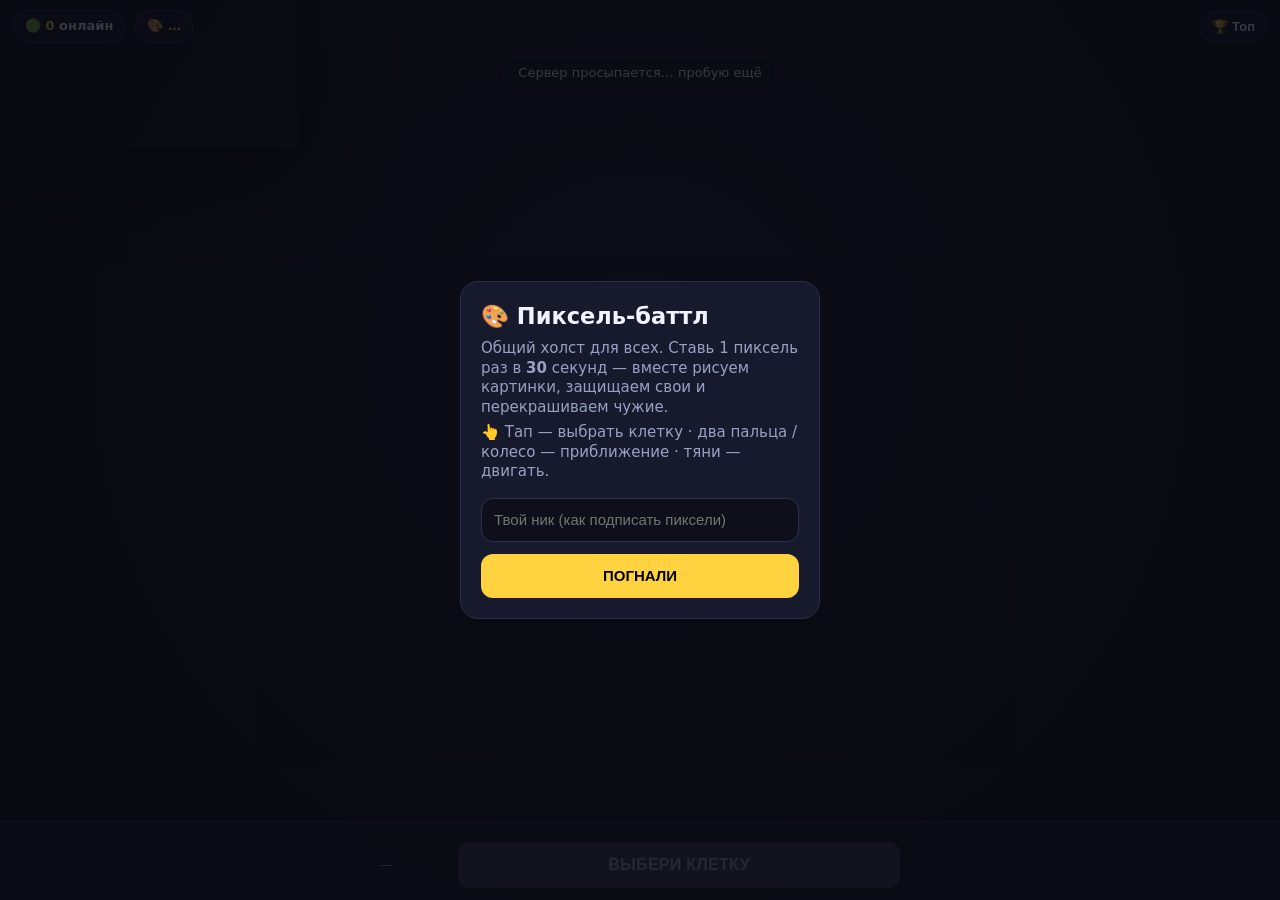
==== pixel/index.html @ 5a3d6cb9 "Пиксель-баттл: отдельная страница pixel/index.html, сервер на ПК через туннель бота (/px/*) Co-Autho" ====
<!doctype html>
<html lang="ru">
<head>
<meta charset="utf-8">
<meta name="viewport" content="width=device-width,initial-scale=1,maximum-scale=1,user-scalable=no,viewport-fit=cover">
<title>Пиксель-баттл</title>
<script src="https://telegram.org/js/telegram-web-app.js"></script>
<style>
  :root { --bg:#0e0f1a; --panel:rgba(22,24,40,.94); --line:#2c2f4a; --text:#f2f3ff; --dim:#9aa0c3; --acc:#ffd23f; }
  * { box-sizing:border-box; -webkit-tap-highlight-color:transparent; }
  html,body { margin:0; height:100%; background:var(--bg); color:var(--text); font:15px/1.3 system-ui,-apple-system,Segoe UI,Roboto,sans-serif; overflow:hidden; touch-action:none; user-select:none; }
  #view { position:fixed; inset:0; cursor:crosshair; background:
      radial-gradient(circle at 50% 40%, #1a1c33 0, var(--bg) 70%); }
  #wrap { position:absolute; left:0; top:0; transform-origin:0 0; }
  #cv { display:block; image-rendering:pixelated; image-rendering:crisp-edges; box-shadow:0 0 0 1px #000, 0 20px 80px rgba(0,0,0,.6); }
  #sel { position:absolute; left:0; top:0; width:1px; height:1px; outline:.12px solid #000; box-shadow:0 0 0 .12px #fff; pointer-events:none; display:none; }
  .top { position:fixed; left:12px; right:12px; top:calc(10px + env(safe-area-inset-top)); display:flex; gap:8px; align-items:center; pointer-events:none; }
  .chip { pointer-events:auto; background:var(--panel); border:1px solid var(--line); border-radius:999px; padding:7px 12px; font-weight:600; font-size:13px; white-space:nowrap; }
  .chip b { color:var(--acc); }
  .grow { flex:1; }
  button.chip { color:var(--text); cursor:pointer; }
  .bar { position:fixed; left:0; right:0; bottom:0; padding:10px 12px calc(12px + env(safe-area-inset-bottom)); background:var(--panel); border-top:1px solid var(--line); }
  .pal { display:grid; grid-template-columns:repeat(8,1fr); gap:6px; max-width:520px; margin:0 auto 10px; }
  .pal button { aspect-ratio:1; border-radius:9px; border:2px solid rgba(255,255,255,.12); cursor:pointer; padding:0; }
  .pal button.on { border-color:var(--acc); transform:scale(1.08); box-shadow:0 0 0 2px #000 inset; }
  .row { display:flex; gap:8px; max-width:520px; margin:0 auto; align-items:center; }
  #coord { color:var(--dim); font-size:13px; min-width:70px; }
  #put { flex:1; height:46px; border:0; border-radius:12px; background:var(--acc); color:#1a1300; font-weight:800; font-size:16px; letter-spacing:.3px; cursor:pointer; }
  #put:disabled { background:#3a3d5c; color:var(--dim); cursor:default; }
  #toast { position:fixed; left:50%; top:calc(56px + env(safe-area-inset-top)); transform:translateX(-50%); background:var(--panel); border:1px solid var(--line); padding:8px 14px; border-radius:12px; font-size:13px; opacity:0; transition:opacity .25s; pointer-events:none; max-width:88vw; text-align:center; }
  #topList { position:fixed; right:12px; top:calc(52px + env(safe-area-inset-top)); background:var(--panel); border:1px solid var(--line); border-radius:14px; padding:10px 14px; min-width:190px; display:none; }
  #topList h3 { margin:0 0 6px; font-size:14px; }
  #topList div { display:flex; justify-content:space-between; gap:12px; font-size:13px; padding:2px 0; color:var(--dim); }
  #topList div b { color:var(--text); font-weight:600; }
  #help { position:fixed; inset:0; background:rgba(8,9,16,.8); display:flex; align-items:center; justify-content:center; padding:16px; }
  #help .card { background:#171a2d; border:1px solid var(--line); border-radius:18px; padding:20px; max-width:360px; }
  #help h2 { margin:0 0 8px; } #help p { color:var(--dim); margin:6px 0; }
  #help button { margin-top:12px; width:100%; height:44px; border:0; border-radius:12px; background:var(--acc); font-weight:800; font-size:15px; cursor:pointer; }
</style>
</head>
<body>
<div id="view"><div id="wrap"><canvas id="cv"></canvas><div id="sel"></div></div></div>

<div class="top">
  <span class="chip">🟢 <b id="online">0</b> онлайн</span>
  <span class="chip">🎨 <b id="meName">…</b></span>
  <span class="grow"></span>
  <button class="chip" id="topBtn" type="button">🏆 Топ</button>
</div>
<div id="topList"></div>
<div id="toast"></div>

<div class="bar">
  <div class="pal" id="pal"></div>
  <div class="row"><span id="coord">—</span><button id="put" type="button" disabled>ВЫБЕРИ КЛЕТКУ</button></div>
</div>

<div id="help"><div class="card">
  <h2>🎨 Пиксель-баттл</h2>
  <p>Общий холст для всех. Ставь 1 пиксель раз в <b id="cdTxt">30</b> секунд — вместе рисуем картинки, защищаем свои и перекрашиваем чужие.</p>
  <p>👆 Тап — выбрать клетку · два пальца / колесо — приближение · тяни — двигать.</p>
  <input id="nameIn" maxlength="16" placeholder="Твой ник (как подписать пиксели)" style="width:100%;height:44px;margin-top:10px;border-radius:12px;border:1px solid var(--line);background:#0e0f1a;color:var(--text);padding:0 12px;font-size:15px">
  <button type="button" id="go">ПОГНАЛИ</button>
</div></div>

<script>
const $ = id => document.getElementById(id);
const tg = window.Telegram && Telegram.WebApp; if (tg) { tg.ready(); tg.expand(); try { tg.disableVerticalSwipes(); } catch (e) {} }
// Сервер отдаёт страницу сам (локально) — или страница лежит на хостинге, а адрес сервера берём из api.json (туннель меняется)
const SELF = location.pathname === '/' || location.port === '8090';
let BASE = SELF ? location.origin : '', fails = 0;
async function resolveBase() { if (SELF) return BASE;
  const j = await Promise.all(['../api.json', 'https://raw.githubusercontent.com/gaga228ir-crypto/gorod-podpischikovbn/main/api.json']
    .map(u => fetch(u + '?v=' + Date.now(), { cache: 'no-store' }).then(r => r.ok ? r.json() : null).catch(() => null)));
  const b = j.filter(x => x && x.url).sort((a, c) => (c.ts || 0) - (a.ts || 0))[0]; if (b) BASE = b.url.replace(/\/api$/, '/px'); return BASE; }
const myName = () => { try { return localStorage.getItem('pxName') || ''; } catch (e) { return ''; } };
let SIZE = 100, PAL = [], CD = 30, board, color = 3, sel = null, waitUntil = 0, ws, scale = 6, ox = 0, oy = 0;
const cv = $('cv'), ctx = cv.getContext('2d'), wrap = $('wrap'), view = $('view');

function toast(t) { const el = $('toast'); el.textContent = t; el.style.opacity = 1; clearTimeout(el._t); el._t = setTimeout(() => el.style.opacity = 0, 2500); }
function apply() { wrap.style.transform = `translate(${ox}px,${oy}px) scale(${scale})`; }
function fit() { const w = innerWidth, h = innerHeight - document.querySelector('.bar').offsetHeight - 70;
  scale = Math.max(1, Math.min(w * .94, h * .94) / SIZE); ox = (w - SIZE * scale) / 2; oy = 60 + (h - SIZE * scale) / 2; apply(); }
function draw(x, y, c) { ctx.fillStyle = PAL[c]; ctx.fillRect(x, y, 1, 1); }
function drawAll() { const img = ctx.createImageData(SIZE, SIZE);
  const rgb = PAL.map(h => [parseInt(h.slice(1, 3), 16), parseInt(h.slice(3, 5), 16), parseInt(h.slice(5, 7), 16)]);
  for (let i = 0; i < board.length; i++) { const p = rgb[board[i]] || rgb[0]; img.data.set([p[0], p[1], p[2], 255], i * 4); }
  ctx.putImageData(img, 0, 0); }
async function loadBoard() { board = new Uint8Array(await (await fetch(BASE + '/board', { cache: 'no-store' })).arrayBuffer()); drawAll(); }

function buildPalette() { const el = $('pal'); el.innerHTML = '';
  PAL.forEach((c, i) => { const b = document.createElement('button'); b.type = 'button'; b.style.background = c; b.className = i === color ? 'on' : '';
    b.onclick = () => { color = i; [...el.children].forEach((x, j) => x.className = j === i ? 'on' : ''); tick(); }; el.appendChild(b); }); }

function setSel(x, y) { sel = { x, y }; const s = $('sel'); s.style.display = 'block'; s.style.transform = `translate(${x}px,${y}px)`; $('coord').textContent = `x ${x} · y ${y}`; tick();
  fetch(`${BASE}/who?x=${x}&y=${y}`).then(r => r.json()).then(j => { if (j.name && sel && sel.x === x && sel.y === y) $('coord').textContent = `x ${x} · y ${y} · ${j.name}`; }).catch(() => {}); }

function tick() { const left = Math.ceil((waitUntil - Date.now()) / 1000), b = $('put');
  if (left > 0) { b.disabled = true; b.textContent = `⏳ ${left} С`; }
  else if (!sel) { b.disabled = true; b.textContent = 'ВЫБЕРИ КЛЕТКУ'; }
  else if (!ws || ws.readyState !== 1) { b.disabled = true; b.textContent = 'ПОДКЛЮЧАЮСЬ…'; }
  else { b.disabled = false; b.textContent = 'ПОСТАВИТЬ ПИКСЕЛЬ'; b.style.background = ''; } }
setInterval(tick, 250);

$('put').onclick = () => { if (!sel || !ws || ws.readyState !== 1) return;
  ws.send(JSON.stringify({ t: 'place', x: sel.x, y: sel.y, c: color })); waitUntil = Date.now() + CD * 1000;
  board[sel.y * SIZE + sel.x] = color; draw(sel.x, sel.y, color); try { tg && tg.HapticFeedback.impactOccurred('light'); } catch (e) {} tick(); };

function anonId() { try { let a = localStorage.getItem('pxAnon'); if (!a) { a = crypto.getRandomValues(new Uint32Array(4)).join('-'); localStorage.setItem('pxAnon', a); } return a; } catch (e) { return ''; } }
function connect() {
  ws = new WebSocket(BASE.replace(/^http/, 'ws') + '/ws');
  ws.onopen = () => { fails = 0; ws.send(JSON.stringify({ t: 'hello', initData: tg ? tg.initData : '', anon: anonId(), name: myName() })); loadBoard(); tick(); };
  ws.onmessage = e => { const d = JSON.parse(e.data);
    if (d.t === 'px') { board[d.y * SIZE + d.x] = d.c; draw(d.x, d.y, d.c); }
    else if (d.t === 'online') $('online').textContent = d.n;
    else if (d.t === 'me' && d.name) { $('meName').textContent = d.name; waitUntil = Date.now() + d.wait * 1000; tick(); }
    else if (d.t === 'me' || d.t === 'wait') { waitUntil = Date.now() + d.wait * 1000; if (d.t === 'wait' && d.wait < CD) toast('Подожди ещё ' + Math.ceil(d.wait) + ' с'); tick(); }
    else if (d.t === 'reload') loadBoard(); };
  ws.onclose = async () => { tick(); if (++fails % 3 === 0) await resolveBase(); setTimeout(connect, 2000); };
}

// --- перемещение и масштаб (мышь + пальцы) ---
const pts = new Map(); let moved = 0, pinch0 = null;
view.addEventListener('pointerdown', e => { view.setPointerCapture(e.pointerId); pts.set(e.pointerId, { x: e.clientX, y: e.clientY }); moved = 0;
  if (pts.size === 2) { const [a, b] = [...pts.values()]; pinch0 = { d: Math.hypot(a.x - b.x, a.y - b.y), s: scale, mx: (a.x + b.x) / 2, my: (a.y + b.y) / 2, ox, oy }; } });
view.addEventListener('pointermove', e => { const p = pts.get(e.pointerId); if (!p) return;
  if (pts.size === 1) { const dx = e.clientX - p.x, dy = e.clientY - p.y; moved += Math.abs(dx) + Math.abs(dy); ox += dx; oy += dy; apply(); }
  p.x = e.clientX; p.y = e.clientY;
  if (pts.size === 2 && pinch0) { const [a, b] = [...pts.values()]; const k = Math.hypot(a.x - b.x, a.y - b.y) / pinch0.d; moved = 99;
    zoomAt(pinch0.mx, pinch0.my, Math.min(60, Math.max(1, pinch0.s * k)), pinch0); } });
function endPtr(e) { if (!pts.has(e.pointerId)) return; pts.delete(e.pointerId); if (pts.size < 2) pinch0 = null;
  if (e.type === 'pointerup' && pts.size === 0 && moved < 8) { const x = Math.floor((e.clientX - ox) / scale), y = Math.floor((e.clientY - oy) / scale);
    if (x >= 0 && y >= 0 && x < SIZE && y < SIZE) { setSel(x, y); if (scale < 8) zoomAt(e.clientX, e.clientY, 10); } } }
view.addEventListener('pointerup', endPtr); view.addEventListener('pointercancel', endPtr);
view.addEventListener('wheel', e => { e.preventDefault(); zoomAt(e.clientX, e.clientY, Math.min(60, Math.max(1, scale * (e.deltaY < 0 ? 1.15 : 1 / 1.15)))); }, { passive: false });
function zoomAt(mx, my, ns, from) { const s0 = from ? from.s : scale, ox0 = from ? from.ox : ox, oy0 = from ? from.oy : oy;
  const wx = (mx - ox0) / s0, wy = (my - oy0) / s0; scale = ns; ox = mx - wx * ns; oy = my - wy * ns; apply(); }

$('topBtn').onclick = async () => { const el = $('topList'); if (el.style.display === 'block') { el.style.display = 'none'; return; }
  const t = await (await fetch(BASE + '/top')).json().catch(() => []);
  el.innerHTML = '<h3>🏆 Больше всех пикселей</h3>' + (t.length ? t.map((r, i) => `<div><b>${i + 1}. ${r.name.replace(/[<>&]/g, '')}</b><span>${r.n}</span></div>`).join('') : '<div>пока пусто — будь первым</div>');
  el.style.display = 'block'; };
if (tg && tg.initData) $('nameIn').style.display = 'none'; else $('nameIn').value = myName();
$('go').onclick = () => { const n = $('nameIn').value.trim(); if (!(tg && tg.initData) && n.length < 2) { $('nameIn').focus(); $('nameIn').placeholder = 'Напиши ник — от 2 букв'; return; }
  $('help').style.display = 'none'; try { localStorage.setItem('pxHelp', 1); if (n) localStorage.setItem('pxName', n); } catch (e) {}
  if (ws && ws.readyState === 1) ws.send(JSON.stringify({ t: 'hello', initData: tg ? tg.initData : '', anon: anonId(), name: myName() })); };
try { if (localStorage.getItem('pxHelp') && (myName() || (tg && tg.initData))) $('help').style.display = 'none'; } catch (e) {}

(async () => { await resolveBase(); let info;
  for (;;) { try { info = await (await fetch(BASE + '/info', { cache: 'no-store' })).json(); break; } catch (e) { toast('Сервер просыпается… пробую ещё'); await new Promise(r => setTimeout(r, 4000)); await resolveBase(); } } SIZE = info.size; PAL = info.palette; CD = info.cooldown; $('cdTxt').textContent = CD;
  cv.width = cv.height = SIZE; $('cv').style.width = $('cv').style.height = SIZE + 'px'; buildPalette(); fit(); await loadBoard(); connect(); })();
addEventListener('resize', fit);
</script>
</body>
</html>
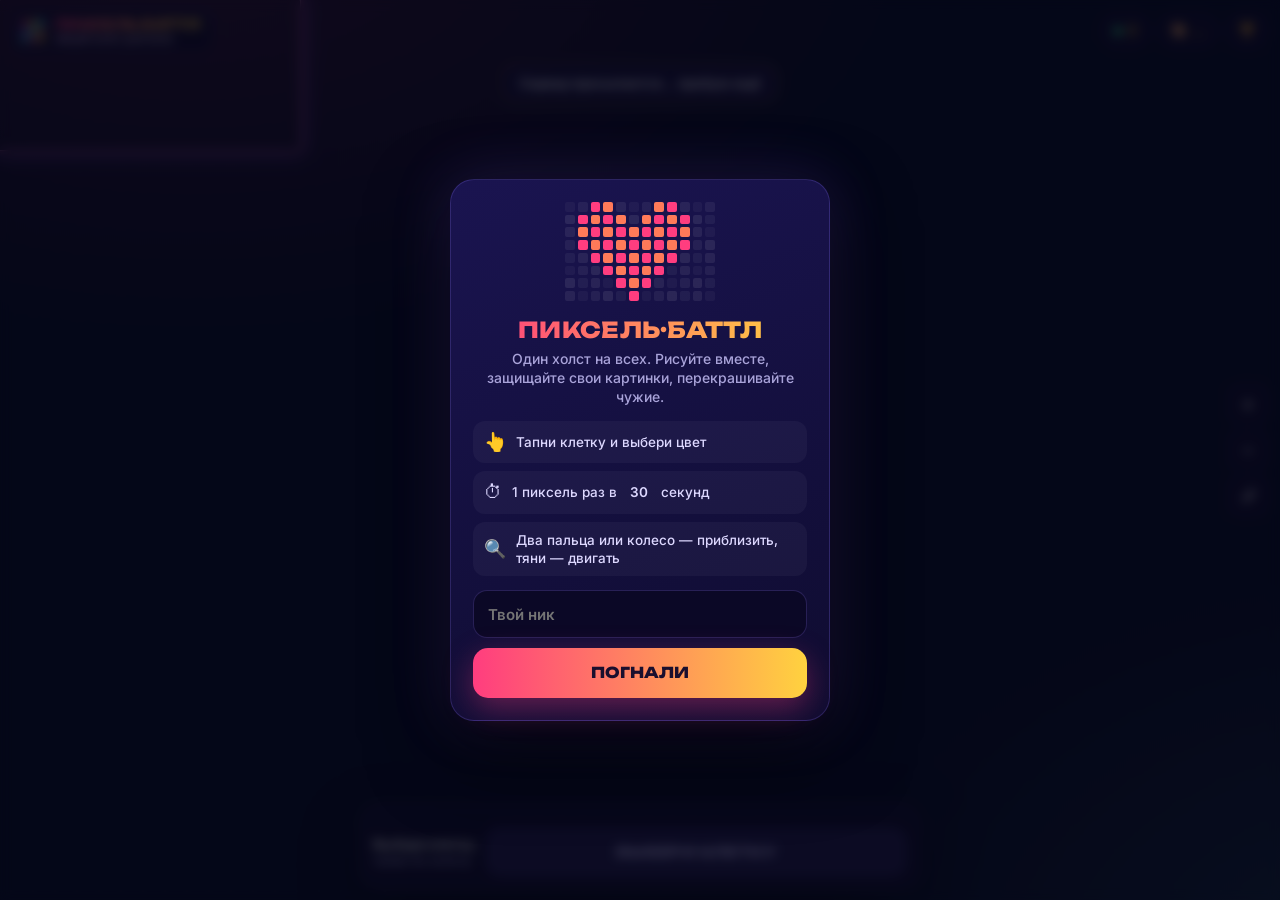
==== commit 283b34de: "Пиксель-баттл: новый неоновый дизайн (логотип, рамка, сетка, зум-кнопки, прогресс ожидания, топ, экр" ====
--- a/pixel/index.html
+++ b/pixel/index.html
@@ -3,69 +3,138 @@
 <head>
 <meta charset="utf-8">
 <meta name="viewport" content="width=device-width,initial-scale=1,maximum-scale=1,user-scalable=no,viewport-fit=cover">
+<meta name="theme-color" content="#070b24">
 <title>Пиксель-баттл</title>
+<link href="../fonts/fonts.css" rel="stylesheet">
 <script src="https://telegram.org/js/telegram-web-app.js"></script>
 <style>
-  :root { --bg:#0e0f1a; --panel:rgba(22,24,40,.94); --line:#2c2f4a; --text:#f2f3ff; --dim:#9aa0c3; --acc:#ffd23f; }
+  :root { --bg:#070b24; --bg2:#0d1236; --panel:rgba(16,12,46,.82); --line:rgba(140,120,255,.22); --text:#fff; --dim:#a9a3d9;
+          --pink:#ff3d7f; --gold:#ffd23f; --cyan:#5ef2ff; --violet:#8b5cff; }
   * { box-sizing:border-box; -webkit-tap-highlight-color:transparent; }
-  html,body { margin:0; height:100%; background:var(--bg); color:var(--text); font:15px/1.3 system-ui,-apple-system,Segoe UI,Roboto,sans-serif; overflow:hidden; touch-action:none; user-select:none; }
-  #view { position:fixed; inset:0; cursor:crosshair; background:
-      radial-gradient(circle at 50% 40%, #1a1c33 0, var(--bg) 70%); }
+  html,body { margin:0; height:100%; background:var(--bg); color:var(--text); font:500 15px/1.35 Inter,system-ui,-apple-system,Segoe UI,Roboto,sans-serif; overflow:hidden; touch-action:none; user-select:none; }
+  button { font:inherit; color:inherit; }
+  .brand { font-family:Unbounded,Inter,sans-serif; font-weight:800; letter-spacing:.3px; }
+
+  /* фон: мягкое свечение + точечная сетка */
+  #view { position:fixed; inset:0; cursor:crosshair; overflow:hidden;
+    background: radial-gradient(1200px 700px at 15% -10%, rgba(255,61,127,.18), transparent 60%),
+                radial-gradient(1000px 700px at 110% 110%, rgba(94,242,255,.14), transparent 60%),
+                radial-gradient(rgba(255,255,255,.06) 1px, transparent 1.4px) 0 0/22px 22px, var(--bg); }
   #wrap { position:absolute; left:0; top:0; transform-origin:0 0; }
-  #cv { display:block; image-rendering:pixelated; image-rendering:crisp-edges; box-shadow:0 0 0 1px #000, 0 20px 80px rgba(0,0,0,.6); }
-  #sel { position:absolute; left:0; top:0; width:1px; height:1px; outline:.12px solid #000; box-shadow:0 0 0 .12px #fff; pointer-events:none; display:none; }
-  .top { position:fixed; left:12px; right:12px; top:calc(10px + env(safe-area-inset-top)); display:flex; gap:8px; align-items:center; pointer-events:none; }
-  .chip { pointer-events:auto; background:var(--panel); border:1px solid var(--line); border-radius:999px; padding:7px 12px; font-weight:600; font-size:13px; white-space:nowrap; }
-  .chip b { color:var(--acc); }
+  #cv { display:block; image-rendering:pixelated; image-rendering:crisp-edges; border-radius:.6px;
+    box-shadow:0 0 0 .6px rgba(255,255,255,.35), 0 0 6px 1px rgba(255,61,127,.55), 0 0 18px 4px rgba(139,92,255,.35); }
+  #grid { position:fixed; inset:0; pointer-events:none; }
+  #sel { position:absolute; left:0; top:0; width:1px; height:1px; pointer-events:none; display:none; }
+  #sel i { position:absolute; inset:0; opacity:.85; }
+  #sel b { position:absolute; inset:-.14px; border:.12px solid #fff; box-shadow:0 0 0 .08px #000, 0 0 .5px .1px var(--gold); animation:pulse 1.1s ease-in-out infinite; }
+  @keyframes pulse { 50% { inset:-.24px; border-color:var(--gold); } }
+
+  /* верх */
+  .top { position:fixed; left:12px; right:12px; top:calc(10px + env(safe-area-inset-top)); display:flex; gap:8px; align-items:center; pointer-events:none; z-index:3; }
+  .logo { pointer-events:auto; display:flex; align-items:center; gap:8px; padding:6px 12px 6px 6px; border-radius:14px; background:var(--panel); border:1px solid var(--line); backdrop-filter:blur(10px); -webkit-backdrop-filter:blur(10px); }
+  .logo .ic { width:28px; height:28px; border-radius:8px; display:grid; grid-template-columns:repeat(3,1fr); gap:2px; padding:3px; background:#120d33; }
+  .logo .ic i { border-radius:2px; }
+  .logo .t { font-size:13px; line-height:1; background:linear-gradient(90deg,var(--pink),var(--gold)); -webkit-background-clip:text; background-clip:text; color:transparent; }
+  .logo .t small { display:block; font-family:Inter,sans-serif; font-weight:600; font-size:10.5px; color:var(--dim); -webkit-text-fill-color:var(--dim); margin-top:3px; letter-spacing:.2px; }
+  .chip { pointer-events:auto; display:inline-flex; align-items:center; gap:6px; background:var(--panel); border:1px solid var(--line); border-radius:999px; padding:7px 12px; font-weight:600; font-size:13px; white-space:nowrap; backdrop-filter:blur(10px); -webkit-backdrop-filter:blur(10px); }
+  .chip b { color:var(--gold); }
+  .dot { width:8px; height:8px; border-radius:50%; background:#3dff8e; box-shadow:0 0 0 0 rgba(61,255,142,.6); animation:live 1.8s infinite; }
+  @keyframes live { 70% { box-shadow:0 0 0 7px rgba(61,255,142,0); } 100% { box-shadow:0 0 0 0 rgba(61,255,142,0); } }
   .grow { flex:1; }
-  button.chip { color:var(--text); cursor:pointer; }
-  .bar { position:fixed; left:0; right:0; bottom:0; padding:10px 12px calc(12px + env(safe-area-inset-bottom)); background:var(--panel); border-top:1px solid var(--line); }
-  .pal { display:grid; grid-template-columns:repeat(8,1fr); gap:6px; max-width:520px; margin:0 auto 10px; }
-  .pal button { aspect-ratio:1; border-radius:9px; border:2px solid rgba(255,255,255,.12); cursor:pointer; padding:0; }
-  .pal button.on { border-color:var(--acc); transform:scale(1.08); box-shadow:0 0 0 2px #000 inset; }
-  .row { display:flex; gap:8px; max-width:520px; margin:0 auto; align-items:center; }
-  #coord { color:var(--dim); font-size:13px; min-width:70px; }
-  #put { flex:1; height:46px; border:0; border-radius:12px; background:var(--acc); color:#1a1300; font-weight:800; font-size:16px; letter-spacing:.3px; cursor:pointer; }
-  #put:disabled { background:#3a3d5c; color:var(--dim); cursor:default; }
-  #toast { position:fixed; left:50%; top:calc(56px + env(safe-area-inset-top)); transform:translateX(-50%); background:var(--panel); border:1px solid var(--line); padding:8px 14px; border-radius:12px; font-size:13px; opacity:0; transition:opacity .25s; pointer-events:none; max-width:88vw; text-align:center; }
-  #topList { position:fixed; right:12px; top:calc(52px + env(safe-area-inset-top)); background:var(--panel); border:1px solid var(--line); border-radius:14px; padding:10px 14px; min-width:190px; display:none; }
-  #topList h3 { margin:0 0 6px; font-size:14px; }
-  #topList div { display:flex; justify-content:space-between; gap:12px; font-size:13px; padding:2px 0; color:var(--dim); }
-  #topList div b { color:var(--text); font-weight:600; }
-  #help { position:fixed; inset:0; background:rgba(8,9,16,.8); display:flex; align-items:center; justify-content:center; padding:16px; }
-  #help .card { background:#171a2d; border:1px solid var(--line); border-radius:18px; padding:20px; max-width:360px; }
-  #help h2 { margin:0 0 8px; } #help p { color:var(--dim); margin:6px 0; }
-  #help button { margin-top:12px; width:100%; height:44px; border:0; border-radius:12px; background:var(--acc); font-weight:800; font-size:15px; cursor:pointer; }
+  button.chip { cursor:pointer; } button.chip:hover { border-color:rgba(255,210,63,.55); }
+  #meChip { max-width:34vw; overflow:hidden; text-overflow:ellipsis; }
+
+  /* зум */
+  .zoom { position:fixed; right:12px; top:50%; transform:translateY(-50%); display:flex; flex-direction:column; gap:6px; z-index:3; }
+  .zoom button { width:40px; height:40px; border-radius:12px; border:1px solid var(--line); background:var(--panel); font-size:18px; font-weight:700; cursor:pointer; backdrop-filter:blur(10px); -webkit-backdrop-filter:blur(10px); }
+  .zoom button:hover { border-color:var(--cyan); }
+
+  /* низ */
+  .bar { position:fixed; left:50%; transform:translateX(-50%); bottom:calc(10px + env(safe-area-inset-bottom)); width:min(560px, calc(100vw - 20px)); padding:12px; border-radius:22px;
+    background:var(--panel); border:1px solid var(--line); backdrop-filter:blur(14px); -webkit-backdrop-filter:blur(14px); box-shadow:0 20px 60px rgba(0,0,0,.45); z-index:3; }
+  .pal { display:grid; grid-template-columns:repeat(8,1fr); gap:7px; margin-bottom:10px; }
+  @media (min-width:700px) { .pal { grid-template-columns:repeat(16,1fr); gap:6px; } }
+  .pal button { aspect-ratio:1; border-radius:10px; border:0; cursor:pointer; padding:0; position:relative; box-shadow:inset 0 0 0 1px rgba(255,255,255,.14), inset 0 -3px 0 rgba(0,0,0,.18); transition:transform .12s; }
+  .pal button:hover { transform:translateY(-2px); }
+  .pal button.on { transform:translateY(-3px) scale(1.06); box-shadow:0 0 0 2px var(--bg2), 0 0 0 4px var(--gold), 0 6px 16px rgba(255,210,63,.35); }
+  .row { display:flex; gap:10px; align-items:center; }
+  .info { min-width:0; flex:0 1 auto; font-size:12.5px; color:var(--dim); line-height:1.25; }
+  .info b { display:block; color:var(--text); font-size:13.5px; }
+  .info span { display:block; max-width:150px; overflow:hidden; text-overflow:ellipsis; white-space:nowrap; }
+  #put { position:relative; overflow:hidden; flex:1; height:50px; border:0; border-radius:15px; cursor:pointer;
+    background:linear-gradient(90deg,var(--pink),#ff7a59 55%,var(--gold)); color:#1a0f2e; font-family:Unbounded,Inter,sans-serif; font-weight:800; font-size:14px; letter-spacing:.4px;
+    box-shadow:0 8px 24px rgba(255,61,127,.35); transition:transform .1s, box-shadow .2s; }
+  #put:active:not(:disabled) { transform:scale(.98); }
+  #put:disabled { background:#211b4d; color:var(--dim); box-shadow:none; cursor:default; }
+  #put .fill { position:absolute; left:0; top:0; bottom:0; background:linear-gradient(90deg,rgba(255,61,127,.35),rgba(255,210,63,.35)); width:0; transition:width .25s linear; }
+  #put .lbl { position:relative; }
+  #put .sw { display:inline-block; width:14px; height:14px; border-radius:4px; vertical-align:-2px; margin-right:8px; box-shadow:0 0 0 2px rgba(26,15,46,.6); }
+
+  /* всплывашки, топ, приветствие */
+  #toast { position:fixed; left:50%; top:calc(64px + env(safe-area-inset-top)); transform:translate(-50%,-8px); background:rgba(20,14,58,.96); border:1px solid rgba(255,210,63,.5); padding:9px 16px; border-radius:14px; font-size:13.5px; font-weight:600; opacity:0; transition:.25s; pointer-events:none; max-width:88vw; text-align:center; z-index:5; }
+  #toast.show { opacity:1; transform:translate(-50%,0); }
+  #topList { position:fixed; right:12px; top:calc(58px + env(safe-area-inset-top)); width:min(280px, calc(100vw - 24px)); background:rgba(16,12,46,.95); border:1px solid var(--line); border-radius:18px; padding:14px; display:none; z-index:4; box-shadow:0 20px 60px rgba(0,0,0,.5); }
+  #topList h3 { margin:0 0 10px; font-size:13px; }
+  #topList .r { display:flex; align-items:center; gap:10px; padding:7px 8px; border-radius:10px; font-size:13.5px; }
+  #topList .r:nth-child(odd) { background:rgba(255,255,255,.04); }
+  #topList .r .m { width:22px; text-align:center; }
+  #topList .r b { flex:1; font-weight:600; overflow:hidden; text-overflow:ellipsis; white-space:nowrap; }
+  #topList .r span { color:var(--gold); font-weight:700; }
+  #help { position:fixed; inset:0; background:rgba(5,6,20,.72); backdrop-filter:blur(6px); -webkit-backdrop-filter:blur(6px); display:flex; align-items:center; justify-content:center; padding:16px; z-index:6; }
+  #help .card { position:relative; background:linear-gradient(160deg,#1a1450,#0f0c30); border:1px solid var(--line); border-radius:24px; padding:22px; max-width:380px; width:100%; box-shadow:0 30px 80px rgba(0,0,0,.6), 0 0 60px rgba(139,92,255,.2); }
+  .art { display:grid; grid-template-columns:repeat(12,1fr); gap:3px; width:150px; margin:0 auto 14px; }
+  .art i { aspect-ratio:1; border-radius:2px; animation:pop .5s backwards; }
+  @keyframes pop { from { transform:scale(0); } }
+  #help h2 { margin:0 0 6px; text-align:center; font-size:22px; background:linear-gradient(90deg,var(--pink),var(--gold)); -webkit-background-clip:text; background-clip:text; color:transparent; }
+  #help .sub { text-align:center; color:var(--dim); margin:0 0 14px; font-size:14px; }
+  .steps { display:grid; gap:8px; margin-bottom:14px; }
+  .steps div { display:flex; gap:10px; align-items:center; font-size:13.5px; color:#ddd8ff; background:rgba(255,255,255,.04); border-radius:12px; padding:9px 11px; }
+  .steps div em { font-style:normal; font-size:18px; }
+  #nameIn { width:100%; height:48px; border-radius:14px; border:1px solid var(--line); background:#0b0826; color:var(--text); padding:0 14px; font:600 15px Inter,sans-serif; outline:none; }
+  #nameIn:focus { border-color:var(--pink); box-shadow:0 0 0 3px rgba(255,61,127,.25); }
+  #go { margin-top:10px; width:100%; height:50px; border:0; border-radius:15px; background:linear-gradient(90deg,var(--pink),var(--gold)); color:#1a0f2e; font-family:Unbounded,Inter,sans-serif; font-weight:800; font-size:15px; cursor:pointer; box-shadow:0 10px 30px rgba(255,61,127,.35); }
+  .ping { position:absolute; width:1px; height:1px; pointer-events:none; border:.15px solid #fff; border-radius:.1px; animation:ping .6s ease-out forwards; }
+  @keyframes ping { to { transform:scale(4); opacity:0; } }
+  @media (max-width:420px) { .logo .t { font-size:11.5px; } .logo .t small { display:none; } #put { font-size:12.5px; } }
 </style>
 </head>
 <body>
-<div id="view"><div id="wrap"><canvas id="cv"></canvas><div id="sel"></div></div></div>
+<div id="view"><div id="wrap"><canvas id="cv"></canvas><div id="sel"><i></i><b></b></div></div></div>
+<canvas id="grid"></canvas>
 
 <div class="top">
-  <span class="chip">🟢 <b id="online">0</b> онлайн</span>
-  <span class="chip">🎨 <b id="meName">…</b></span>
+  <div class="logo"><div class="ic" id="logoIc"></div><div class="t brand">ПИКСЕЛЬ·БАТТЛ<small>общий холст для всех</small></div></div>
   <span class="grow"></span>
-  <button class="chip" id="topBtn" type="button">🏆 Топ</button>
+  <span class="chip"><span class="dot"></span><b id="online">0</b></span>
+  <button class="chip" id="meChip" type="button" title="Сменить ник">🎨 <b id="meName">…</b></button>
+  <button class="chip" id="topBtn" type="button">🏆</button>
 </div>
+<div class="zoom"><button type="button" id="zIn" aria-label="Приблизить">+</button><button type="button" id="zOut" aria-label="Отдалить">−</button><button type="button" id="zFit" aria-label="Весь холст">⤢</button></div>
 <div id="topList"></div>
 <div id="toast"></div>
 
 <div class="bar">
   <div class="pal" id="pal"></div>
-  <div class="row"><span id="coord">—</span><button id="put" type="button" disabled>ВЫБЕРИ КЛЕТКУ</button></div>
+  <div class="row"><div class="info" id="coord"><b>Выбери клетку</b><span>тапни по холсту</span></div>
+    <button id="put" type="button" disabled><span class="fill" id="fill"></span><span class="lbl" id="putL">ВЫБЕРИ КЛЕТКУ</span></button></div>
 </div>
 
 <div id="help"><div class="card">
-  <h2>🎨 Пиксель-баттл</h2>
-  <p>Общий холст для всех. Ставь 1 пиксель раз в <b id="cdTxt">30</b> секунд — вместе рисуем картинки, защищаем свои и перекрашиваем чужие.</p>
-  <p>👆 Тап — выбрать клетку · два пальца / колесо — приближение · тяни — двигать.</p>
-  <input id="nameIn" maxlength="16" placeholder="Твой ник (как подписать пиксели)" style="width:100%;height:44px;margin-top:10px;border-radius:12px;border:1px solid var(--line);background:#0e0f1a;color:var(--text);padding:0 12px;font-size:15px">
+  <div class="art" id="art"></div>
+  <h2 class="brand">ПИКСЕЛЬ·БАТТЛ</h2>
+  <p class="sub">Один холст на всех. Рисуйте вместе, защищайте свои картинки, перекрашивайте чужие.</p>
+  <div class="steps">
+    <div><em>👆</em>Тапни клетку и выбери цвет</div>
+    <div><em>⏱</em>1 пиксель раз в <b id="cdTxt">&nbsp;30&nbsp;</b> секунд</div>
+    <div><em>🔍</em>Два пальца или колесо — приблизить, тяни — двигать</div>
+  </div>
+  <input id="nameIn" maxlength="16" placeholder="Твой ник" autocomplete="off">
   <button type="button" id="go">ПОГНАЛИ</button>
 </div></div>
 
 <script>
 const $ = id => document.getElementById(id);
-const tg = window.Telegram && Telegram.WebApp; if (tg) { tg.ready(); tg.expand(); try { tg.disableVerticalSwipes(); } catch (e) {} }
+const tg = window.Telegram && Telegram.WebApp; if (tg) { tg.ready(); tg.expand(); try { tg.disableVerticalSwipes(); tg.setHeaderColor('#070b24'); tg.setBackgroundColor('#070b24'); } catch (e) {} }
 // Сервер отдаёт страницу сам (локально) — или страница лежит на хостинге, а адрес сервера берём из api.json (туннель меняется)
 const SELF = location.pathname === '/' || location.port === '8090';
 let BASE = SELF ? location.origin : '', fails = 0;
@@ -75,53 +144,90 @@
   const b = j.filter(x => x && x.url).sort((a, c) => (c.ts || 0) - (a.ts || 0))[0]; if (b) BASE = b.url.replace(/\/api$/, '/px'); return BASE; }
 const myName = () => { try { return localStorage.getItem('pxName') || ''; } catch (e) { return ''; } };
 let SIZE = 100, PAL = [], CD = 30, board, color = 3, sel = null, waitUntil = 0, ws, scale = 6, ox = 0, oy = 0;
-const cv = $('cv'), ctx = cv.getContext('2d'), wrap = $('wrap'), view = $('view');
-
-function toast(t) { const el = $('toast'); el.textContent = t; el.style.opacity = 1; clearTimeout(el._t); el._t = setTimeout(() => el.style.opacity = 0, 2500); }
-function apply() { wrap.style.transform = `translate(${ox}px,${oy}px) scale(${scale})`; }
-function fit() { const w = innerWidth, h = innerHeight - document.querySelector('.bar').offsetHeight - 70;
-  scale = Math.max(1, Math.min(w * .94, h * .94) / SIZE); ox = (w - SIZE * scale) / 2; oy = 60 + (h - SIZE * scale) / 2; apply(); }
+const cv = $('cv'), ctx = cv.getContext('2d'), wrap = $('wrap'), view = $('view'), gcv = $('grid'), gctx = gcv.getContext('2d');
+const DEMO = ['#ff3d7f', '#ffd23f', '#5ef2ff', '#8b5cff', '#3dff8e', '#ff7a59'];
+
+// украшения: значок в логотипе и пиксель-арт в приветствии
+$('logoIc').innerHTML = [0, 1, 2, 3, 4, 5, 2, 0, 1].map(i => `<i style="background:${DEMO[i]}"></i>`).join('');
+const HEART = ['011000110', '111101111', '111111111', '111111111', '011111110', '001111100', '000111000', '000010000'];
+$('art').innerHTML = Array.from({ length: 96 }, (_, i) => { const r = Math.floor(i / 12), c = i % 12 - 1.5, on = HEART[r] && HEART[r][Math.round(c)] === '1';
+  return `<i style="background:${on ? DEMO[(r + Math.round(c)) % 2 ? 0 : 5] : 'rgba(255,255,255,' + (0.04 + ((i * 7) % 5) * .012) + ')'};animation-delay:${(r * 12 + i % 12) * 8}ms"></i>`; }).join('');
+
+function toast(t) { const el = $('toast'); el.textContent = t; el.classList.add('show'); clearTimeout(el._t); el._t = setTimeout(() => el.classList.remove('show'), 2400); }
+function apply() { wrap.style.transform = `translate(${ox}px,${oy}px) scale(${scale})`; drawGrid(); }
+function drawGrid() { const d = devicePixelRatio || 1, w = innerWidth, h = innerHeight;
+  if (gcv.width !== w * d || gcv.height !== h * d) { gcv.width = w * d; gcv.height = h * d; gcv.style.width = w + 'px'; gcv.style.height = h + 'px'; }
+  gctx.setTransform(d, 0, 0, d, 0, 0); gctx.clearRect(0, 0, w, h); if (scale < 6) return;
+  const a = Math.min(.22, (scale - 6) / 40 + .06); gctx.strokeStyle = `rgba(20,16,60,${a})`; gctx.lineWidth = 1; gctx.beginPath();
+  const x0 = Math.max(0, Math.floor(-ox / scale)), x1 = Math.min(SIZE, Math.ceil((w - ox) / scale)), y0 = Math.max(0, Math.floor(-oy / scale)), y1 = Math.min(SIZE, Math.ceil((h - oy) / scale));
+  for (let x = x0; x <= x1; x++) { const px = Math.round(ox + x * scale) + .5; gctx.moveTo(px, oy + y0 * scale); gctx.lineTo(px, oy + y1 * scale); }
+  for (let y = y0; y <= y1; y++) { const py = Math.round(oy + y * scale) + .5; gctx.moveTo(ox + x0 * scale, py); gctx.lineTo(ox + x1 * scale, py); }
+  gctx.stroke(); }
+const barH = () => document.querySelector('.bar').offsetHeight + 20;
+function fit() { const w = innerWidth, top = 64, h = innerHeight - barH() - top;
+  scale = Math.max(1, Math.min(w * .92, h * .94) / SIZE); ox = (w - SIZE * scale) / 2; oy = top + (h - SIZE * scale) / 2; apply(); }
 function draw(x, y, c) { ctx.fillStyle = PAL[c]; ctx.fillRect(x, y, 1, 1); }
 function drawAll() { const img = ctx.createImageData(SIZE, SIZE);
   const rgb = PAL.map(h => [parseInt(h.slice(1, 3), 16), parseInt(h.slice(3, 5), 16), parseInt(h.slice(5, 7), 16)]);
   for (let i = 0; i < board.length; i++) { const p = rgb[board[i]] || rgb[0]; img.data.set([p[0], p[1], p[2], 255], i * 4); }
   ctx.putImageData(img, 0, 0); }
 async function loadBoard() { board = new Uint8Array(await (await fetch(BASE + '/board', { cache: 'no-store' })).arrayBuffer()); drawAll(); }
+function ping(x, y) { const p = document.createElement('div'); p.className = 'ping'; p.style.left = x + 'px'; p.style.top = y + 'px'; wrap.appendChild(p); setTimeout(() => p.remove(), 700); }
 
 function buildPalette() { const el = $('pal'); el.innerHTML = '';
-  PAL.forEach((c, i) => { const b = document.createElement('button'); b.type = 'button'; b.style.background = c; b.className = i === color ? 'on' : '';
-    b.onclick = () => { color = i; [...el.children].forEach((x, j) => x.className = j === i ? 'on' : ''); tick(); }; el.appendChild(b); }); }
-
-function setSel(x, y) { sel = { x, y }; const s = $('sel'); s.style.display = 'block'; s.style.transform = `translate(${x}px,${y}px)`; $('coord').textContent = `x ${x} · y ${y}`; tick();
-  fetch(`${BASE}/who?x=${x}&y=${y}`).then(r => r.json()).then(j => { if (j.name && sel && sel.x === x && sel.y === y) $('coord').textContent = `x ${x} · y ${y} · ${j.name}`; }).catch(() => {}); }
-
-function tick() { const left = Math.ceil((waitUntil - Date.now()) / 1000), b = $('put');
-  if (left > 0) { b.disabled = true; b.textContent = `⏳ ${left} С`; }
-  else if (!sel) { b.disabled = true; b.textContent = 'ВЫБЕРИ КЛЕТКУ'; }
-  else if (!ws || ws.readyState !== 1) { b.disabled = true; b.textContent = 'ПОДКЛЮЧАЮСЬ…'; }
-  else { b.disabled = false; b.textContent = 'ПОСТАВИТЬ ПИКСЕЛЬ'; b.style.background = ''; } }
+  PAL.forEach((c, i) => { const b = document.createElement('button'); b.type = 'button'; b.style.background = c; b.className = i === color ? 'on' : ''; b.setAttribute('aria-label', 'цвет ' + c);
+    b.onclick = () => { color = i; [...el.children].forEach((x, j) => x.className = j === i ? 'on' : ''); $('sel').firstChild.style.background = c; tick(); }; el.appendChild(b); }); }
+
+function setSel(x, y) { sel = { x, y }; const s = $('sel'); s.style.display = 'block'; s.style.transform = `translate(${x}px,${y}px)`; s.firstChild.style.background = PAL[color];
+  $('coord').innerHTML = `<b>${x} · ${y}</b><span>свободная клетка</span>`; tick();
+  fetch(`${BASE}/who?x=${x}&y=${y}`).then(r => r.json()).then(j => { if (sel && sel.x === x && sel.y === y) $('coord').innerHTML = `<b>${x} · ${y}</b><span>${j.name ? '🎨 ' + j.name.replace(/[<>&]/g, '') : 'свободная клетка'}</span>`; }).catch(() => {}); }
+
+function tick() { const left = (waitUntil - Date.now()) / 1000, b = $('put'), L = $('putL'), F = $('fill');
+  if (left > 0) { b.disabled = true; L.textContent = `⏳ ЕЩЁ ${Math.ceil(left)} С`; F.style.width = (100 - left / CD * 100) + '%'; return; }
+  F.style.width = '0';
+  if (!sel) { b.disabled = true; L.textContent = 'ВЫБЕРИ КЛЕТКУ'; }
+  else if (!online()) { b.disabled = true; L.textContent = 'ПОДКЛЮЧАЮСЬ…'; }
+  else { b.disabled = false; L.innerHTML = `<span class="sw" style="background:${PAL[color]}"></span>ПОСТАВИТЬ ПИКСЕЛЬ`; } }
 setInterval(tick, 250);
 
-$('put').onclick = () => { if (!sel || !ws || ws.readyState !== 1) return;
-  ws.send(JSON.stringify({ t: 'place', x: sel.x, y: sel.y, c: color })); waitUntil = Date.now() + CD * 1000;
-  board[sel.y * SIZE + sel.x] = color; draw(sel.x, sel.y, color); try { tg && tg.HapticFeedback.impactOccurred('light'); } catch (e) {} tick(); };
-
+$('put').onclick = () => { if (!sel || !online()) return;
+  if (POLL) act({ t: 'place', x: sel.x, y: sel.y, c: color }).then(j => { waitUntil = Date.now() + (j.wait || 0) * 1000; if (!j.ok && j.wait) toast('Подожди ещё ' + Math.ceil(j.wait) + ' с'); tick(); }).catch(() => toast('Нет связи — попробуй ещё раз'));
+  else ws.send(JSON.stringify({ t: 'place', x: sel.x, y: sel.y, c: color }));
+  waitUntil = Date.now() + CD * 1000;
+  board[sel.y * SIZE + sel.x] = color; draw(sel.x, sel.y, color); ping(sel.x, sel.y); try { tg && tg.HapticFeedback.impactOccurred('light'); } catch (e) {} tick(); };
+
+let POLL = false, pseq = 0, pollT = 0;
+const helloData = () => ({ initData: tg ? tg.initData : '', anon: anonId(), name: myName() });
+const act = d => fetch(BASE + '/act', { method: 'POST', headers: { 'Content-Type': 'text/plain' }, body: JSON.stringify({ ...helloData(), ...d }) }).then(r => r.json());
+const online = () => POLL || (ws && ws.readyState === 1);
+async function startPoll() { if (POLL) return; POLL = true; try { ws && ws.close(); } catch (e) {}
+  const me = await act({ t: 'hello' }).catch(() => null); if (me) { $('meName').textContent = me.name; waitUntil = Date.now() + me.wait * 1000; }
+  const info = await fetch(BASE + '/info', { cache: 'no-store' }).then(r => r.json()).catch(() => null); if (info) pseq = info.seq || 0;
+  await loadBoard(); pollLoop(); }
+async function pollLoop() { clearTimeout(pollT);
+  try { const j = await (await fetch(`${BASE}/poll?since=${pseq}&id=${encodeURIComponent(anonId())}`, { cache: 'no-store' })).json();
+    if (j.reload) { pseq = j.seq; await loadBoard(); } else { for (const q of j.px || []) { board[q.y * SIZE + q.x] = q.c; draw(q.x, q.y, q.c); } pseq = j.seq; }
+    $('online').textContent = j.online; fails = 0;
+  } catch (e) { if (++fails % 3 === 0) await resolveBase(); }
+  tick(); pollT = setTimeout(pollLoop, 2000); }
 function anonId() { try { let a = localStorage.getItem('pxAnon'); if (!a) { a = crypto.getRandomValues(new Uint32Array(4)).join('-'); localStorage.setItem('pxAnon', a); } return a; } catch (e) { return ''; } }
-function connect() {
-  ws = new WebSocket(BASE.replace(/^http/, 'ws') + '/ws');
-  ws.onopen = () => { fails = 0; ws.send(JSON.stringify({ t: 'hello', initData: tg ? tg.initData : '', anon: anonId(), name: myName() })); loadBoard(); tick(); };
+function connect() { if (POLL) return;
+  ws = new WebSocket(BASE.replace(/^http/, 'ws') + '/ws'); const w0 = ws;
+  setTimeout(() => { if (w0.readyState !== 1 && !POLL) startPoll(); }, 6000);
+  ws.onopen = () => { fails = 0; ws.send(JSON.stringify({ t: 'hello', ...helloData() })); loadBoard(); tick(); };
   ws.onmessage = e => { const d = JSON.parse(e.data);
     if (d.t === 'px') { board[d.y * SIZE + d.x] = d.c; draw(d.x, d.y, d.c); }
     else if (d.t === 'online') $('online').textContent = d.n;
     else if (d.t === 'me' && d.name) { $('meName').textContent = d.name; waitUntil = Date.now() + d.wait * 1000; tick(); }
     else if (d.t === 'me' || d.t === 'wait') { waitUntil = Date.now() + d.wait * 1000; if (d.t === 'wait' && d.wait < CD) toast('Подожди ещё ' + Math.ceil(d.wait) + ' с'); tick(); }
     else if (d.t === 'reload') loadBoard(); };
-  ws.onclose = async () => { tick(); if (++fails % 3 === 0) await resolveBase(); setTimeout(connect, 2000); };
+  ws.onerror = () => { if (!POLL && w0.readyState !== 1) startPoll(); };
+  ws.onclose = async () => { if (POLL) return; tick(); if (++fails % 3 === 0) await resolveBase(); setTimeout(connect, 2000); };
 }
 
 // --- перемещение и масштаб (мышь + пальцы) ---
 const pts = new Map(); let moved = 0, pinch0 = null;
-view.addEventListener('pointerdown', e => { view.setPointerCapture(e.pointerId); pts.set(e.pointerId, { x: e.clientX, y: e.clientY }); moved = 0;
+view.addEventListener('pointerdown', e => { view.setPointerCapture(e.pointerId); pts.set(e.pointerId, { x: e.clientX, y: e.clientY }); moved = 0; $('topList').style.display = 'none';
   if (pts.size === 2) { const [a, b] = [...pts.values()]; pinch0 = { d: Math.hypot(a.x - b.x, a.y - b.y), s: scale, mx: (a.x + b.x) / 2, my: (a.y + b.y) / 2, ox, oy }; } });
 view.addEventListener('pointermove', e => { const p = pts.get(e.pointerId); if (!p) return;
   if (pts.size === 1) { const dx = e.clientX - p.x, dy = e.clientY - p.y; moved += Math.abs(dx) + Math.abs(dy); ox += dx; oy += dy; apply(); }
@@ -130,25 +236,38 @@
     zoomAt(pinch0.mx, pinch0.my, Math.min(60, Math.max(1, pinch0.s * k)), pinch0); } });
 function endPtr(e) { if (!pts.has(e.pointerId)) return; pts.delete(e.pointerId); if (pts.size < 2) pinch0 = null;
   if (e.type === 'pointerup' && pts.size === 0 && moved < 8) { const x = Math.floor((e.clientX - ox) / scale), y = Math.floor((e.clientY - oy) / scale);
-    if (x >= 0 && y >= 0 && x < SIZE && y < SIZE) { setSel(x, y); if (scale < 8) zoomAt(e.clientX, e.clientY, 10); } } }
+    if (x >= 0 && y >= 0 && x < SIZE && y < SIZE) { setSel(x, y); if (scale < 7) smoothZoom(e.clientX, e.clientY, 8); } } }
 view.addEventListener('pointerup', endPtr); view.addEventListener('pointercancel', endPtr);
 view.addEventListener('wheel', e => { e.preventDefault(); zoomAt(e.clientX, e.clientY, Math.min(60, Math.max(1, scale * (e.deltaY < 0 ? 1.15 : 1 / 1.15)))); }, { passive: false });
 function zoomAt(mx, my, ns, from) { const s0 = from ? from.s : scale, ox0 = from ? from.ox : ox, oy0 = from ? from.oy : oy;
   const wx = (mx - ox0) / s0, wy = (my - oy0) / s0; scale = ns; ox = mx - wx * ns; oy = my - wy * ns; apply(); }
-
+function smoothZoom(mx, my, target) { const s0 = scale, t0 = performance.now();
+  const step = t => { const k = Math.min(1, (t - t0) / 260), e = 1 - Math.pow(1 - k, 3); zoomAt(mx, my, s0 + (target - s0) * e); if (k < 1) requestAnimationFrame(step); }; requestAnimationFrame(step); }
+const center = () => [innerWidth / 2, (innerHeight - barH()) / 2 + 32];
+$('zIn').onclick = () => smoothZoom(...center(), Math.min(60, scale * 1.6));
+$('zOut').onclick = () => smoothZoom(...center(), Math.max(1, scale / 1.6));
+$('zFit').onclick = fit;
+
+const MED = ['🥇', '🥈', '🥉'];
 $('topBtn').onclick = async () => { const el = $('topList'); if (el.style.display === 'block') { el.style.display = 'none'; return; }
-  const t = await (await fetch(BASE + '/top')).json().catch(() => []);
-  el.innerHTML = '<h3>🏆 Больше всех пикселей</h3>' + (t.length ? t.map((r, i) => `<div><b>${i + 1}. ${r.name.replace(/[<>&]/g, '')}</b><span>${r.n}</span></div>`).join('') : '<div>пока пусто — будь первым</div>');
-  el.style.display = 'block'; };
-if (tg && tg.initData) $('nameIn').style.display = 'none'; else $('nameIn').value = myName();
-$('go').onclick = () => { const n = $('nameIn').value.trim(); if (!(tg && tg.initData) && n.length < 2) { $('nameIn').focus(); $('nameIn').placeholder = 'Напиши ник — от 2 букв'; return; }
+  el.innerHTML = '<h3 class="brand">🏆 ТОП ХУДОЖНИКОВ</h3><div class="r">загружаю…</div>'; el.style.display = 'block';
+  const t = await fetch(BASE + '/top').then(r => r.json()).catch(() => []);
+  el.innerHTML = '<h3 class="brand">🏆 ТОП ХУДОЖНИКОВ</h3>' + (t.length ? t.map((r, i) => `<div class="r"><span class="m">${MED[i] || i + 1}</span><b>${r.name.replace(/[<>&]/g, '')}</b><span>${r.n}</span></div>`).join('') : '<div class="r">пока пусто — будь первым</div>'); };
+
+const inTG = () => !!(tg && tg.initData);
+if (inTG()) $('nameIn').style.display = 'none'; else $('nameIn').value = myName();
+$('go').onclick = () => { const n = $('nameIn').value.trim(); if (!inTG() && n.length < 2) { $('nameIn').focus(); $('nameIn').placeholder = 'Напиши ник — от 2 букв'; return; }
   $('help').style.display = 'none'; try { localStorage.setItem('pxHelp', 1); if (n) localStorage.setItem('pxName', n); } catch (e) {}
-  if (ws && ws.readyState === 1) ws.send(JSON.stringify({ t: 'hello', initData: tg ? tg.initData : '', anon: anonId(), name: myName() })); };
-try { if (localStorage.getItem('pxHelp') && (myName() || (tg && tg.initData))) $('help').style.display = 'none'; } catch (e) {}
+  if (POLL) act({ t: 'hello' }).then(me => $('meName').textContent = me.name).catch(() => {});
+  else if (ws && ws.readyState === 1) ws.send(JSON.stringify({ t: 'hello', ...helloData() })); };
+$('nameIn').onkeydown = e => { if (e.key === 'Enter') $('go').click(); };
+$('meChip').onclick = () => { if (!inTG()) { $('help').style.display = 'flex'; $('nameIn').focus(); } };
+try { if (localStorage.getItem('pxHelp') && (myName() || inTG())) $('help').style.display = 'none'; } catch (e) {}
 
 (async () => { await resolveBase(); let info;
-  for (;;) { try { info = await (await fetch(BASE + '/info', { cache: 'no-store' })).json(); break; } catch (e) { toast('Сервер просыпается… пробую ещё'); await new Promise(r => setTimeout(r, 4000)); await resolveBase(); } } SIZE = info.size; PAL = info.palette; CD = info.cooldown; $('cdTxt').textContent = CD;
-  cv.width = cv.height = SIZE; $('cv').style.width = $('cv').style.height = SIZE + 'px'; buildPalette(); fit(); await loadBoard(); connect(); })();
+  for (;;) { try { info = await (await fetch(BASE + '/info', { cache: 'no-store' })).json(); break; } catch (e) { toast('Сервер просыпается… пробую ещё'); await new Promise(r => setTimeout(r, 4000)); await resolveBase(); } }
+  SIZE = info.size; PAL = info.palette; CD = info.cooldown; $('cdTxt').textContent = CD;
+  cv.width = cv.height = SIZE; cv.style.width = cv.style.height = SIZE + 'px'; buildPalette(); fit(); await loadBoard(); connect(); })();
 addEventListener('resize', fit);
 </script>
 </body>
--- a/fonts/fonts.css
+++ b/fonts/fonts.css
@@ -0,0 +1,8 @@
+@font-face{font-family:'Unbounded';font-weight:500;font-display:swap;src:url(unbounded-cyrillic-500-normal.woff2) format('woff2');unicode-range:U+0301,U+0400-045F,U+0490-0491,U+04B0-04B1,U+2116}
+@font-face{font-family:'Unbounded';font-weight:500;font-display:swap;src:url(unbounded-latin-500-normal.woff2) format('woff2');unicode-range:U+0000-00FF,U+0131,U+0152-0153,U+02BB-02BC,U+02C6,U+02DA,U+02DC,U+2000-206F,U+2074,U+20AC,U+2122,U+2191,U+2193,U+2212,U+2215,U+FEFF,U+FFFD}
+@font-face{font-family:'Unbounded';font-weight:800;font-display:swap;src:url(unbounded-cyrillic-800-normal.woff2) format('woff2');unicode-range:U+0301,U+0400-045F,U+0490-0491,U+04B0-04B1,U+2116}
+@font-face{font-family:'Unbounded';font-weight:800;font-display:swap;src:url(unbounded-latin-800-normal.woff2) format('woff2');unicode-range:U+0000-00FF,U+0131,U+0152-0153,U+02BB-02BC,U+02C6,U+02DA,U+02DC,U+2000-206F,U+2074,U+20AC,U+2122,U+2191,U+2193,U+2212,U+2215,U+FEFF,U+FFFD}
+@font-face{font-family:'Inter';font-weight:500;font-display:swap;src:url(inter-cyrillic-500-normal.woff2) format('woff2');unicode-range:U+0301,U+0400-045F,U+0490-0491,U+04B0-04B1,U+2116}
+@font-face{font-family:'Inter';font-weight:500;font-display:swap;src:url(inter-latin-500-normal.woff2) format('woff2');unicode-range:U+0000-00FF,U+0131,U+0152-0153,U+02BB-02BC,U+02C6,U+02DA,U+02DC,U+2000-206F,U+2074,U+20AC,U+2122,U+2191,U+2193,U+2212,U+2215,U+FEFF,U+FFFD}
+@font-face{font-family:'Inter';font-weight:600;font-display:swap;src:url(inter-cyrillic-600-normal.woff2) format('woff2');unicode-range:U+0301,U+0400-045F,U+0490-0491,U+04B0-04B1,U+2116}
+@font-face{font-family:'Inter';font-weight:600;font-display:swap;src:url(inter-latin-600-normal.woff2) format('woff2');unicode-range:U+0000-00FF,U+0131,U+0152-0153,U+02BB-02BC,U+02C6,U+02DA,U+02DC,U+2000-206F,U+2074,U+20AC,U+2122,U+2191,U+2193,U+2212,U+2215,U+FEFF,U+FFFD}
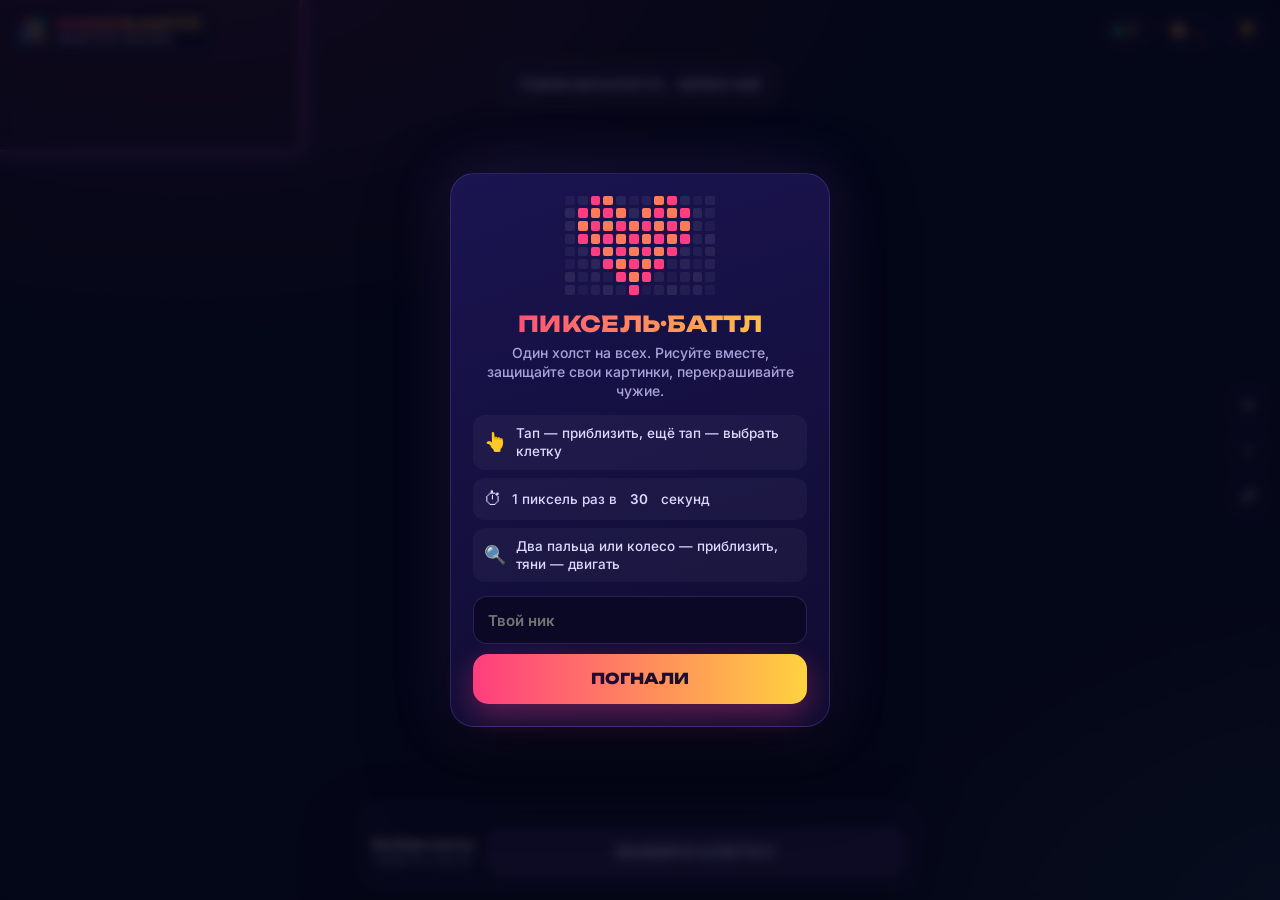
==== commit 1df15577: "Пиксель-баттл: холст 1000×1000 (сжатая загрузка, тап — приблизить, ещё тап — выбрать) Co-Authored-By" ====
--- a/pixel/index.html
+++ b/pixel/index.html
@@ -124,7 +124,7 @@
   <h2 class="brand">ПИКСЕЛЬ·БАТТЛ</h2>
   <p class="sub">Один холст на всех. Рисуйте вместе, защищайте свои картинки, перекрашивайте чужие.</p>
   <div class="steps">
-    <div><em>👆</em>Тапни клетку и выбери цвет</div>
+    <div><em>👆</em>Тап — приблизить, ещё тап — выбрать клетку</div>
     <div><em>⏱</em>1 пиксель раз в <b id="cdTxt">&nbsp;30&nbsp;</b> секунд</div>
     <div><em>🔍</em>Два пальца или колесо — приблизить, тяни — двигать</div>
   </div>
@@ -163,15 +163,19 @@
   for (let x = x0; x <= x1; x++) { const px = Math.round(ox + x * scale) + .5; gctx.moveTo(px, oy + y0 * scale); gctx.lineTo(px, oy + y1 * scale); }
   for (let y = y0; y <= y1; y++) { const py = Math.round(oy + y * scale) + .5; gctx.moveTo(ox + x0 * scale, py); gctx.lineTo(ox + x1 * scale, py); }
   gctx.stroke(); }
+const MINS = .1; // холст 1000×1000 целиком влезает в экран
 const barH = () => document.querySelector('.bar').offsetHeight + 20;
 function fit() { const w = innerWidth, top = 64, h = innerHeight - barH() - top;
-  scale = Math.max(1, Math.min(w * .92, h * .94) / SIZE); ox = (w - SIZE * scale) / 2; oy = top + (h - SIZE * scale) / 2; apply(); }
+  scale = Math.max(MINS, Math.min(w * .92, h * .94) / SIZE); ox = (w - SIZE * scale) / 2; oy = top + (h - SIZE * scale) / 2; apply(); }
 function draw(x, y, c) { ctx.fillStyle = PAL[c]; ctx.fillRect(x, y, 1, 1); }
 function drawAll() { const img = ctx.createImageData(SIZE, SIZE);
   const rgb = PAL.map(h => [parseInt(h.slice(1, 3), 16), parseInt(h.slice(3, 5), 16), parseInt(h.slice(5, 7), 16)]);
   for (let i = 0; i < board.length; i++) { const p = rgb[board[i]] || rgb[0]; img.data.set([p[0], p[1], p[2], 255], i * 4); }
   ctx.putImageData(img, 0, 0); }
-async function loadBoard() { board = new Uint8Array(await (await fetch(BASE + '/board', { cache: 'no-store' })).arrayBuffer()); drawAll(); }
+async function loadBoard() { // холст приходит сжатым (пары цвет+длина) — через туннель 1 МБ не пролезает
+  const r = new Uint8Array(await (await fetch(BASE + '/board?rle=1', { cache: 'no-store' })).arrayBuffer()), b = new Uint8Array(SIZE * SIZE);
+  for (let i = 0, k = 0; i + 1 < r.length && k < b.length; i += 2) { const n = r[i + 1] + 1; b.fill(r[i], k, Math.min(b.length, k + n)); k += n; }
+  board = b; drawAll(); }
 function ping(x, y) { const p = document.createElement('div'); p.className = 'ping'; p.style.left = x + 'px'; p.style.top = y + 'px'; wrap.appendChild(p); setTimeout(() => p.remove(), 700); }
 
 function buildPalette() { const el = $('pal'); el.innerHTML = '';
@@ -233,19 +237,19 @@
   if (pts.size === 1) { const dx = e.clientX - p.x, dy = e.clientY - p.y; moved += Math.abs(dx) + Math.abs(dy); ox += dx; oy += dy; apply(); }
   p.x = e.clientX; p.y = e.clientY;
   if (pts.size === 2 && pinch0) { const [a, b] = [...pts.values()]; const k = Math.hypot(a.x - b.x, a.y - b.y) / pinch0.d; moved = 99;
-    zoomAt(pinch0.mx, pinch0.my, Math.min(60, Math.max(1, pinch0.s * k)), pinch0); } });
+    zoomAt(pinch0.mx, pinch0.my, Math.min(60, Math.max(MINS, pinch0.s * k)), pinch0); } });
 function endPtr(e) { if (!pts.has(e.pointerId)) return; pts.delete(e.pointerId); if (pts.size < 2) pinch0 = null;
   if (e.type === 'pointerup' && pts.size === 0 && moved < 8) { const x = Math.floor((e.clientX - ox) / scale), y = Math.floor((e.clientY - oy) / scale);
-    if (x >= 0 && y >= 0 && x < SIZE && y < SIZE) { setSel(x, y); if (scale < 7) smoothZoom(e.clientX, e.clientY, 8); } } }
+    if (x >= 0 && y >= 0 && x < SIZE && y < SIZE) { if (scale < 4) smoothZoom(e.clientX, e.clientY, 10); else setSel(x, y); } } }
 view.addEventListener('pointerup', endPtr); view.addEventListener('pointercancel', endPtr);
-view.addEventListener('wheel', e => { e.preventDefault(); zoomAt(e.clientX, e.clientY, Math.min(60, Math.max(1, scale * (e.deltaY < 0 ? 1.15 : 1 / 1.15)))); }, { passive: false });
+view.addEventListener('wheel', e => { e.preventDefault(); zoomAt(e.clientX, e.clientY, Math.min(60, Math.max(MINS, scale * (e.deltaY < 0 ? 1.15 : 1 / 1.15)))); }, { passive: false });
 function zoomAt(mx, my, ns, from) { const s0 = from ? from.s : scale, ox0 = from ? from.ox : ox, oy0 = from ? from.oy : oy;
   const wx = (mx - ox0) / s0, wy = (my - oy0) / s0; scale = ns; ox = mx - wx * ns; oy = my - wy * ns; apply(); }
 function smoothZoom(mx, my, target) { const s0 = scale, t0 = performance.now();
   const step = t => { const k = Math.min(1, (t - t0) / 260), e = 1 - Math.pow(1 - k, 3); zoomAt(mx, my, s0 + (target - s0) * e); if (k < 1) requestAnimationFrame(step); }; requestAnimationFrame(step); }
 const center = () => [innerWidth / 2, (innerHeight - barH()) / 2 + 32];
 $('zIn').onclick = () => smoothZoom(...center(), Math.min(60, scale * 1.6));
-$('zOut').onclick = () => smoothZoom(...center(), Math.max(1, scale / 1.6));
+$('zOut').onclick = () => smoothZoom(...center(), Math.max(MINS, scale / 1.6));
 $('zFit').onclick = fit;
 
 const MED = ['🥇', '🥈', '🥉'];
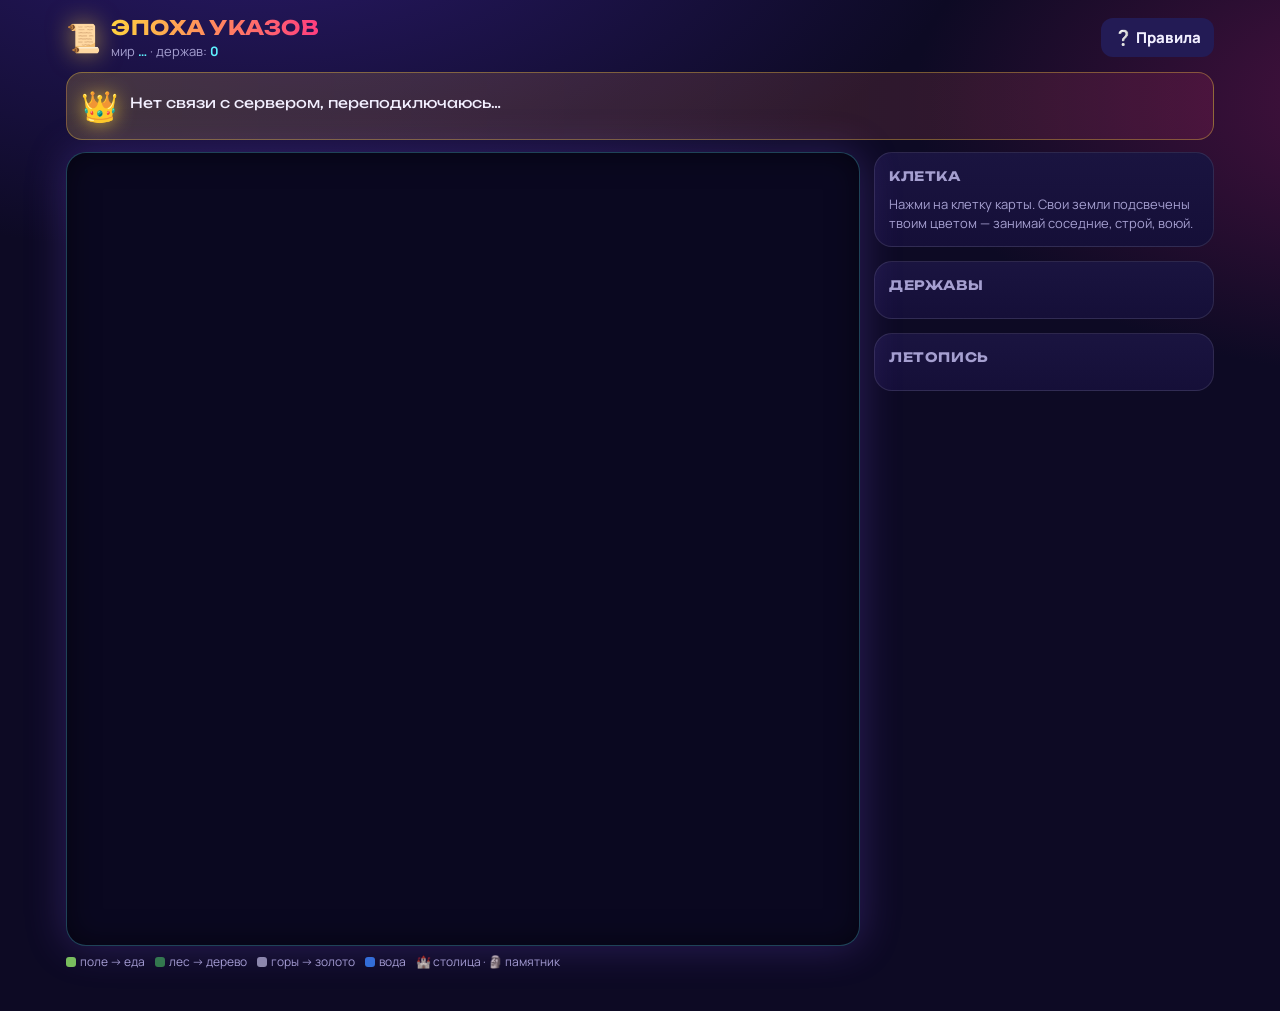
==== commit 05bf2616: "Эпоха указов: страница игры, модерация указов в боте; пиксель-баттл закрыт Co-Authored-By: Claude Op" ====
--- a/pixel/index.html
+++ b/pixel/index.html
@@ -1,278 +1,3 @@
-<!doctype html>
-<html lang="ru">
-<head>
-<meta charset="utf-8">
-<meta name="viewport" content="width=device-width,initial-scale=1,maximum-scale=1,user-scalable=no,viewport-fit=cover">
-<meta name="theme-color" content="#070b24">
-<title>Пиксель-баттл</title>
-<link href="../fonts/fonts.css" rel="stylesheet">
-<script src="https://telegram.org/js/telegram-web-app.js"></script>
-<style>
-  :root { --bg:#070b24; --bg2:#0d1236; --panel:rgba(16,12,46,.82); --line:rgba(140,120,255,.22); --text:#fff; --dim:#a9a3d9;
-          --pink:#ff3d7f; --gold:#ffd23f; --cyan:#5ef2ff; --violet:#8b5cff; }
-  * { box-sizing:border-box; -webkit-tap-highlight-color:transparent; }
-  html,body { margin:0; height:100%; background:var(--bg); color:var(--text); font:500 15px/1.35 Inter,system-ui,-apple-system,Segoe UI,Roboto,sans-serif; overflow:hidden; touch-action:none; user-select:none; }
-  button { font:inherit; color:inherit; }
-  .brand { font-family:Unbounded,Inter,sans-serif; font-weight:800; letter-spacing:.3px; }
-
-  /* фон: мягкое свечение + точечная сетка */
-  #view { position:fixed; inset:0; cursor:crosshair; overflow:hidden;
-    background: radial-gradient(1200px 700px at 15% -10%, rgba(255,61,127,.18), transparent 60%),
-                radial-gradient(1000px 700px at 110% 110%, rgba(94,242,255,.14), transparent 60%),
-                radial-gradient(rgba(255,255,255,.06) 1px, transparent 1.4px) 0 0/22px 22px, var(--bg); }
-  #wrap { position:absolute; left:0; top:0; transform-origin:0 0; }
-  #cv { display:block; image-rendering:pixelated; image-rendering:crisp-edges; border-radius:.6px;
-    box-shadow:0 0 0 .6px rgba(255,255,255,.35), 0 0 6px 1px rgba(255,61,127,.55), 0 0 18px 4px rgba(139,92,255,.35); }
-  #grid { position:fixed; inset:0; pointer-events:none; }
-  #sel { position:absolute; left:0; top:0; width:1px; height:1px; pointer-events:none; display:none; }
-  #sel i { position:absolute; inset:0; opacity:.85; }
-  #sel b { position:absolute; inset:-.14px; border:.12px solid #fff; box-shadow:0 0 0 .08px #000, 0 0 .5px .1px var(--gold); animation:pulse 1.1s ease-in-out infinite; }
-  @keyframes pulse { 50% { inset:-.24px; border-color:var(--gold); } }
-
-  /* верх */
-  .top { position:fixed; left:12px; right:12px; top:calc(10px + env(safe-area-inset-top)); display:flex; gap:8px; align-items:center; pointer-events:none; z-index:3; }
-  .logo { pointer-events:auto; display:flex; align-items:center; gap:8px; padding:6px 12px 6px 6px; border-radius:14px; background:var(--panel); border:1px solid var(--line); backdrop-filter:blur(10px); -webkit-backdrop-filter:blur(10px); }
-  .logo .ic { width:28px; height:28px; border-radius:8px; display:grid; grid-template-columns:repeat(3,1fr); gap:2px; padding:3px; background:#120d33; }
-  .logo .ic i { border-radius:2px; }
-  .logo .t { font-size:13px; line-height:1; background:linear-gradient(90deg,var(--pink),var(--gold)); -webkit-background-clip:text; background-clip:text; color:transparent; }
-  .logo .t small { display:block; font-family:Inter,sans-serif; font-weight:600; font-size:10.5px; color:var(--dim); -webkit-text-fill-color:var(--dim); margin-top:3px; letter-spacing:.2px; }
-  .chip { pointer-events:auto; display:inline-flex; align-items:center; gap:6px; background:var(--panel); border:1px solid var(--line); border-radius:999px; padding:7px 12px; font-weight:600; font-size:13px; white-space:nowrap; backdrop-filter:blur(10px); -webkit-backdrop-filter:blur(10px); }
-  .chip b { color:var(--gold); }
-  .dot { width:8px; height:8px; border-radius:50%; background:#3dff8e; box-shadow:0 0 0 0 rgba(61,255,142,.6); animation:live 1.8s infinite; }
-  @keyframes live { 70% { box-shadow:0 0 0 7px rgba(61,255,142,0); } 100% { box-shadow:0 0 0 0 rgba(61,255,142,0); } }
-  .grow { flex:1; }
-  button.chip { cursor:pointer; } button.chip:hover { border-color:rgba(255,210,63,.55); }
-  #meChip { max-width:34vw; overflow:hidden; text-overflow:ellipsis; }
-
-  /* зум */
-  .zoom { position:fixed; right:12px; top:50%; transform:translateY(-50%); display:flex; flex-direction:column; gap:6px; z-index:3; }
-  .zoom button { width:40px; height:40px; border-radius:12px; border:1px solid var(--line); background:var(--panel); font-size:18px; font-weight:700; cursor:pointer; backdrop-filter:blur(10px); -webkit-backdrop-filter:blur(10px); }
-  .zoom button:hover { border-color:var(--cyan); }
-
-  /* низ */
-  .bar { position:fixed; left:50%; transform:translateX(-50%); bottom:calc(10px + env(safe-area-inset-bottom)); width:min(560px, calc(100vw - 20px)); padding:12px; border-radius:22px;
-    background:var(--panel); border:1px solid var(--line); backdrop-filter:blur(14px); -webkit-backdrop-filter:blur(14px); box-shadow:0 20px 60px rgba(0,0,0,.45); z-index:3; }
-  .pal { display:grid; grid-template-columns:repeat(8,1fr); gap:7px; margin-bottom:10px; }
-  @media (min-width:700px) { .pal { grid-template-columns:repeat(16,1fr); gap:6px; } }
-  .pal button { aspect-ratio:1; border-radius:10px; border:0; cursor:pointer; padding:0; position:relative; box-shadow:inset 0 0 0 1px rgba(255,255,255,.14), inset 0 -3px 0 rgba(0,0,0,.18); transition:transform .12s; }
-  .pal button:hover { transform:translateY(-2px); }
-  .pal button.on { transform:translateY(-3px) scale(1.06); box-shadow:0 0 0 2px var(--bg2), 0 0 0 4px var(--gold), 0 6px 16px rgba(255,210,63,.35); }
-  .row { display:flex; gap:10px; align-items:center; }
-  .info { min-width:0; flex:0 1 auto; font-size:12.5px; color:var(--dim); line-height:1.25; }
-  .info b { display:block; color:var(--text); font-size:13.5px; }
-  .info span { display:block; max-width:150px; overflow:hidden; text-overflow:ellipsis; white-space:nowrap; }
-  #put { position:relative; overflow:hidden; flex:1; height:50px; border:0; border-radius:15px; cursor:pointer;
-    background:linear-gradient(90deg,var(--pink),#ff7a59 55%,var(--gold)); color:#1a0f2e; font-family:Unbounded,Inter,sans-serif; font-weight:800; font-size:14px; letter-spacing:.4px;
-    box-shadow:0 8px 24px rgba(255,61,127,.35); transition:transform .1s, box-shadow .2s; }
-  #put:active:not(:disabled) { transform:scale(.98); }
-  #put:disabled { background:#211b4d; color:var(--dim); box-shadow:none; cursor:default; }
-  #put .fill { position:absolute; left:0; top:0; bottom:0; background:linear-gradient(90deg,rgba(255,61,127,.35),rgba(255,210,63,.35)); width:0; transition:width .25s linear; }
-  #put .lbl { position:relative; }
-  #put .sw { display:inline-block; width:14px; height:14px; border-radius:4px; vertical-align:-2px; margin-right:8px; box-shadow:0 0 0 2px rgba(26,15,46,.6); }
-
-  /* всплывашки, топ, приветствие */
-  #toast { position:fixed; left:50%; top:calc(64px + env(safe-area-inset-top)); transform:translate(-50%,-8px); background:rgba(20,14,58,.96); border:1px solid rgba(255,210,63,.5); padding:9px 16px; border-radius:14px; font-size:13.5px; font-weight:600; opacity:0; transition:.25s; pointer-events:none; max-width:88vw; text-align:center; z-index:5; }
-  #toast.show { opacity:1; transform:translate(-50%,0); }
-  #topList { position:fixed; right:12px; top:calc(58px + env(safe-area-inset-top)); width:min(280px, calc(100vw - 24px)); background:rgba(16,12,46,.95); border:1px solid var(--line); border-radius:18px; padding:14px; display:none; z-index:4; box-shadow:0 20px 60px rgba(0,0,0,.5); }
-  #topList h3 { margin:0 0 10px; font-size:13px; }
-  #topList .r { display:flex; align-items:center; gap:10px; padding:7px 8px; border-radius:10px; font-size:13.5px; }
-  #topList .r:nth-child(odd) { background:rgba(255,255,255,.04); }
-  #topList .r .m { width:22px; text-align:center; }
-  #topList .r b { flex:1; font-weight:600; overflow:hidden; text-overflow:ellipsis; white-space:nowrap; }
-  #topList .r span { color:var(--gold); font-weight:700; }
-  #help { position:fixed; inset:0; background:rgba(5,6,20,.72); backdrop-filter:blur(6px); -webkit-backdrop-filter:blur(6px); display:flex; align-items:center; justify-content:center; padding:16px; z-index:6; }
-  #help .card { position:relative; background:linear-gradient(160deg,#1a1450,#0f0c30); border:1px solid var(--line); border-radius:24px; padding:22px; max-width:380px; width:100%; box-shadow:0 30px 80px rgba(0,0,0,.6), 0 0 60px rgba(139,92,255,.2); }
-  .art { display:grid; grid-template-columns:repeat(12,1fr); gap:3px; width:150px; margin:0 auto 14px; }
-  .art i { aspect-ratio:1; border-radius:2px; animation:pop .5s backwards; }
-  @keyframes pop { from { transform:scale(0); } }
-  #help h2 { margin:0 0 6px; text-align:center; font-size:22px; background:linear-gradient(90deg,var(--pink),var(--gold)); -webkit-background-clip:text; background-clip:text; color:transparent; }
-  #help .sub { text-align:center; color:var(--dim); margin:0 0 14px; font-size:14px; }
-  .steps { display:grid; gap:8px; margin-bottom:14px; }
-  .steps div { display:flex; gap:10px; align-items:center; font-size:13.5px; color:#ddd8ff; background:rgba(255,255,255,.04); border-radius:12px; padding:9px 11px; }
-  .steps div em { font-style:normal; font-size:18px; }
-  #nameIn { width:100%; height:48px; border-radius:14px; border:1px solid var(--line); background:#0b0826; color:var(--text); padding:0 14px; font:600 15px Inter,sans-serif; outline:none; }
-  #nameIn:focus { border-color:var(--pink); box-shadow:0 0 0 3px rgba(255,61,127,.25); }
-  #go { margin-top:10px; width:100%; height:50px; border:0; border-radius:15px; background:linear-gradient(90deg,var(--pink),var(--gold)); color:#1a0f2e; font-family:Unbounded,Inter,sans-serif; font-weight:800; font-size:15px; cursor:pointer; box-shadow:0 10px 30px rgba(255,61,127,.35); }
-  .ping { position:absolute; width:1px; height:1px; pointer-events:none; border:.15px solid #fff; border-radius:.1px; animation:ping .6s ease-out forwards; }
-  @keyframes ping { to { transform:scale(4); opacity:0; } }
-  @media (max-width:420px) { .logo .t { font-size:11.5px; } .logo .t small { display:none; } #put { font-size:12.5px; } }
-</style>
-</head>
-<body>
-<div id="view"><div id="wrap"><canvas id="cv"></canvas><div id="sel"><i></i><b></b></div></div></div>
-<canvas id="grid"></canvas>
-
-<div class="top">
-  <div class="logo"><div class="ic" id="logoIc"></div><div class="t brand">ПИКСЕЛЬ·БАТТЛ<small>общий холст для всех</small></div></div>
-  <span class="grow"></span>
-  <span class="chip"><span class="dot"></span><b id="online">0</b></span>
-  <button class="chip" id="meChip" type="button" title="Сменить ник">🎨 <b id="meName">…</b></button>
-  <button class="chip" id="topBtn" type="button">🏆</button>
-</div>
-<div class="zoom"><button type="button" id="zIn" aria-label="Приблизить">+</button><button type="button" id="zOut" aria-label="Отдалить">−</button><button type="button" id="zFit" aria-label="Весь холст">⤢</button></div>
-<div id="topList"></div>
-<div id="toast"></div>
-
-<div class="bar">
-  <div class="pal" id="pal"></div>
-  <div class="row"><div class="info" id="coord"><b>Выбери клетку</b><span>тапни по холсту</span></div>
-    <button id="put" type="button" disabled><span class="fill" id="fill"></span><span class="lbl" id="putL">ВЫБЕРИ КЛЕТКУ</span></button></div>
-</div>
-
-<div id="help"><div class="card">
-  <div class="art" id="art"></div>
-  <h2 class="brand">ПИКСЕЛЬ·БАТТЛ</h2>
-  <p class="sub">Один холст на всех. Рисуйте вместе, защищайте свои картинки, перекрашивайте чужие.</p>
-  <div class="steps">
-    <div><em>👆</em>Тап — приблизить, ещё тап — выбрать клетку</div>
-    <div><em>⏱</em>1 пиксель раз в <b id="cdTxt">&nbsp;30&nbsp;</b> секунд</div>
-    <div><em>🔍</em>Два пальца или колесо — приблизить, тяни — двигать</div>
-  </div>
-  <input id="nameIn" maxlength="16" placeholder="Твой ник" autocomplete="off">
-  <button type="button" id="go">ПОГНАЛИ</button>
-</div></div>
-
-<script>
-const $ = id => document.getElementById(id);
-const tg = window.Telegram && Telegram.WebApp; if (tg) { tg.ready(); tg.expand(); try { tg.disableVerticalSwipes(); tg.setHeaderColor('#070b24'); tg.setBackgroundColor('#070b24'); } catch (e) {} }
-// Сервер отдаёт страницу сам (локально) — или страница лежит на хостинге, а адрес сервера берём из api.json (туннель меняется)
-const SELF = location.pathname === '/' || location.port === '8090';
-let BASE = SELF ? location.origin : '', fails = 0;
-async function resolveBase() { if (SELF) return BASE;
-  const j = await Promise.all(['../api.json', 'https://raw.githubusercontent.com/gaga228ir-crypto/gorod-podpischikovbn/main/api.json']
-    .map(u => fetch(u + '?v=' + Date.now(), { cache: 'no-store' }).then(r => r.ok ? r.json() : null).catch(() => null)));
-  const b = j.filter(x => x && x.url).sort((a, c) => (c.ts || 0) - (a.ts || 0))[0]; if (b) BASE = b.url.replace(/\/api$/, '/px'); return BASE; }
-const myName = () => { try { return localStorage.getItem('pxName') || ''; } catch (e) { return ''; } };
-let SIZE = 100, PAL = [], CD = 30, board, color = 3, sel = null, waitUntil = 0, ws, scale = 6, ox = 0, oy = 0;
-const cv = $('cv'), ctx = cv.getContext('2d'), wrap = $('wrap'), view = $('view'), gcv = $('grid'), gctx = gcv.getContext('2d');
-const DEMO = ['#ff3d7f', '#ffd23f', '#5ef2ff', '#8b5cff', '#3dff8e', '#ff7a59'];
-
-// украшения: значок в логотипе и пиксель-арт в приветствии
-$('logoIc').innerHTML = [0, 1, 2, 3, 4, 5, 2, 0, 1].map(i => `<i style="background:${DEMO[i]}"></i>`).join('');
-const HEART = ['011000110', '111101111', '111111111', '111111111', '011111110', '001111100', '000111000', '000010000'];
-$('art').innerHTML = Array.from({ length: 96 }, (_, i) => { const r = Math.floor(i / 12), c = i % 12 - 1.5, on = HEART[r] && HEART[r][Math.round(c)] === '1';
-  return `<i style="background:${on ? DEMO[(r + Math.round(c)) % 2 ? 0 : 5] : 'rgba(255,255,255,' + (0.04 + ((i * 7) % 5) * .012) + ')'};animation-delay:${(r * 12 + i % 12) * 8}ms"></i>`; }).join('');
-
-function toast(t) { const el = $('toast'); el.textContent = t; el.classList.add('show'); clearTimeout(el._t); el._t = setTimeout(() => el.classList.remove('show'), 2400); }
-function apply() { wrap.style.transform = `translate(${ox}px,${oy}px) scale(${scale})`; drawGrid(); }
-function drawGrid() { const d = devicePixelRatio || 1, w = innerWidth, h = innerHeight;
-  if (gcv.width !== w * d || gcv.height !== h * d) { gcv.width = w * d; gcv.height = h * d; gcv.style.width = w + 'px'; gcv.style.height = h + 'px'; }
-  gctx.setTransform(d, 0, 0, d, 0, 0); gctx.clearRect(0, 0, w, h); if (scale < 6) return;
-  const a = Math.min(.22, (scale - 6) / 40 + .06); gctx.strokeStyle = `rgba(20,16,60,${a})`; gctx.lineWidth = 1; gctx.beginPath();
-  const x0 = Math.max(0, Math.floor(-ox / scale)), x1 = Math.min(SIZE, Math.ceil((w - ox) / scale)), y0 = Math.max(0, Math.floor(-oy / scale)), y1 = Math.min(SIZE, Math.ceil((h - oy) / scale));
-  for (let x = x0; x <= x1; x++) { const px = Math.round(ox + x * scale) + .5; gctx.moveTo(px, oy + y0 * scale); gctx.lineTo(px, oy + y1 * scale); }
-  for (let y = y0; y <= y1; y++) { const py = Math.round(oy + y * scale) + .5; gctx.moveTo(ox + x0 * scale, py); gctx.lineTo(ox + x1 * scale, py); }
-  gctx.stroke(); }
-const MINS = .1; // холст 1000×1000 целиком влезает в экран
-const barH = () => document.querySelector('.bar').offsetHeight + 20;
-function fit() { const w = innerWidth, top = 64, h = innerHeight - barH() - top;
-  scale = Math.max(MINS, Math.min(w * .92, h * .94) / SIZE); ox = (w - SIZE * scale) / 2; oy = top + (h - SIZE * scale) / 2; apply(); }
-function draw(x, y, c) { ctx.fillStyle = PAL[c]; ctx.fillRect(x, y, 1, 1); }
-function drawAll() { const img = ctx.createImageData(SIZE, SIZE);
-  const rgb = PAL.map(h => [parseInt(h.slice(1, 3), 16), parseInt(h.slice(3, 5), 16), parseInt(h.slice(5, 7), 16)]);
-  for (let i = 0; i < board.length; i++) { const p = rgb[board[i]] || rgb[0]; img.data.set([p[0], p[1], p[2], 255], i * 4); }
-  ctx.putImageData(img, 0, 0); }
-async function loadBoard() { // холст приходит сжатым (пары цвет+длина) — через туннель 1 МБ не пролезает
-  const r = new Uint8Array(await (await fetch(BASE + '/board?rle=1', { cache: 'no-store' })).arrayBuffer()), b = new Uint8Array(SIZE * SIZE);
-  for (let i = 0, k = 0; i + 1 < r.length && k < b.length; i += 2) { const n = r[i + 1] + 1; b.fill(r[i], k, Math.min(b.length, k + n)); k += n; }
-  board = b; drawAll(); }
-function ping(x, y) { const p = document.createElement('div'); p.className = 'ping'; p.style.left = x + 'px'; p.style.top = y + 'px'; wrap.appendChild(p); setTimeout(() => p.remove(), 700); }
-
-function buildPalette() { const el = $('pal'); el.innerHTML = '';
-  PAL.forEach((c, i) => { const b = document.createElement('button'); b.type = 'button'; b.style.background = c; b.className = i === color ? 'on' : ''; b.setAttribute('aria-label', 'цвет ' + c);
-    b.onclick = () => { color = i; [...el.children].forEach((x, j) => x.className = j === i ? 'on' : ''); $('sel').firstChild.style.background = c; tick(); }; el.appendChild(b); }); }
-
-function setSel(x, y) { sel = { x, y }; const s = $('sel'); s.style.display = 'block'; s.style.transform = `translate(${x}px,${y}px)`; s.firstChild.style.background = PAL[color];
-  $('coord').innerHTML = `<b>${x} · ${y}</b><span>свободная клетка</span>`; tick();
-  fetch(`${BASE}/who?x=${x}&y=${y}`).then(r => r.json()).then(j => { if (sel && sel.x === x && sel.y === y) $('coord').innerHTML = `<b>${x} · ${y}</b><span>${j.name ? '🎨 ' + j.name.replace(/[<>&]/g, '') : 'свободная клетка'}</span>`; }).catch(() => {}); }
-
-function tick() { const left = (waitUntil - Date.now()) / 1000, b = $('put'), L = $('putL'), F = $('fill');
-  if (left > 0) { b.disabled = true; L.textContent = `⏳ ЕЩЁ ${Math.ceil(left)} С`; F.style.width = (100 - left / CD * 100) + '%'; return; }
-  F.style.width = '0';
-  if (!sel) { b.disabled = true; L.textContent = 'ВЫБЕРИ КЛЕТКУ'; }
-  else if (!online()) { b.disabled = true; L.textContent = 'ПОДКЛЮЧАЮСЬ…'; }
-  else { b.disabled = false; L.innerHTML = `<span class="sw" style="background:${PAL[color]}"></span>ПОСТАВИТЬ ПИКСЕЛЬ`; } }
-setInterval(tick, 250);
-
-$('put').onclick = () => { if (!sel || !online()) return;
-  if (POLL) act({ t: 'place', x: sel.x, y: sel.y, c: color }).then(j => { waitUntil = Date.now() + (j.wait || 0) * 1000; if (!j.ok && j.wait) toast('Подожди ещё ' + Math.ceil(j.wait) + ' с'); tick(); }).catch(() => toast('Нет связи — попробуй ещё раз'));
-  else ws.send(JSON.stringify({ t: 'place', x: sel.x, y: sel.y, c: color }));
-  waitUntil = Date.now() + CD * 1000;
-  board[sel.y * SIZE + sel.x] = color; draw(sel.x, sel.y, color); ping(sel.x, sel.y); try { tg && tg.HapticFeedback.impactOccurred('light'); } catch (e) {} tick(); };
-
-let POLL = false, pseq = 0, pollT = 0;
-const helloData = () => ({ initData: tg ? tg.initData : '', anon: anonId(), name: myName() });
-const act = d => fetch(BASE + '/act', { method: 'POST', headers: { 'Content-Type': 'text/plain' }, body: JSON.stringify({ ...helloData(), ...d }) }).then(r => r.json());
-const online = () => POLL || (ws && ws.readyState === 1);
-async function startPoll() { if (POLL) return; POLL = true; try { ws && ws.close(); } catch (e) {}
-  const me = await act({ t: 'hello' }).catch(() => null); if (me) { $('meName').textContent = me.name; waitUntil = Date.now() + me.wait * 1000; }
-  const info = await fetch(BASE + '/info', { cache: 'no-store' }).then(r => r.json()).catch(() => null); if (info) pseq = info.seq || 0;
-  await loadBoard(); pollLoop(); }
-async function pollLoop() { clearTimeout(pollT);
-  try { const j = await (await fetch(`${BASE}/poll?since=${pseq}&id=${encodeURIComponent(anonId())}`, { cache: 'no-store' })).json();
-    if (j.reload) { pseq = j.seq; await loadBoard(); } else { for (const q of j.px || []) { board[q.y * SIZE + q.x] = q.c; draw(q.x, q.y, q.c); } pseq = j.seq; }
-    $('online').textContent = j.online; fails = 0;
-  } catch (e) { if (++fails % 3 === 0) await resolveBase(); }
-  tick(); pollT = setTimeout(pollLoop, 2000); }
-function anonId() { try { let a = localStorage.getItem('pxAnon'); if (!a) { a = crypto.getRandomValues(new Uint32Array(4)).join('-'); localStorage.setItem('pxAnon', a); } return a; } catch (e) { return ''; } }
-function connect() { if (POLL) return;
-  ws = new WebSocket(BASE.replace(/^http/, 'ws') + '/ws'); const w0 = ws;
-  setTimeout(() => { if (w0.readyState !== 1 && !POLL) startPoll(); }, 6000);
-  ws.onopen = () => { fails = 0; ws.send(JSON.stringify({ t: 'hello', ...helloData() })); loadBoard(); tick(); };
-  ws.onmessage = e => { const d = JSON.parse(e.data);
-    if (d.t === 'px') { board[d.y * SIZE + d.x] = d.c; draw(d.x, d.y, d.c); }
-    else if (d.t === 'online') $('online').textContent = d.n;
-    else if (d.t === 'me' && d.name) { $('meName').textContent = d.name; waitUntil = Date.now() + d.wait * 1000; tick(); }
-    else if (d.t === 'me' || d.t === 'wait') { waitUntil = Date.now() + d.wait * 1000; if (d.t === 'wait' && d.wait < CD) toast('Подожди ещё ' + Math.ceil(d.wait) + ' с'); tick(); }
-    else if (d.t === 'reload') loadBoard(); };
-  ws.onerror = () => { if (!POLL && w0.readyState !== 1) startPoll(); };
-  ws.onclose = async () => { if (POLL) return; tick(); if (++fails % 3 === 0) await resolveBase(); setTimeout(connect, 2000); };
-}
-
-// --- перемещение и масштаб (мышь + пальцы) ---
-const pts = new Map(); let moved = 0, pinch0 = null;
-view.addEventListener('pointerdown', e => { view.setPointerCapture(e.pointerId); pts.set(e.pointerId, { x: e.clientX, y: e.clientY }); moved = 0; $('topList').style.display = 'none';
-  if (pts.size === 2) { const [a, b] = [...pts.values()]; pinch0 = { d: Math.hypot(a.x - b.x, a.y - b.y), s: scale, mx: (a.x + b.x) / 2, my: (a.y + b.y) / 2, ox, oy }; } });
-view.addEventListener('pointermove', e => { const p = pts.get(e.pointerId); if (!p) return;
-  if (pts.size === 1) { const dx = e.clientX - p.x, dy = e.clientY - p.y; moved += Math.abs(dx) + Math.abs(dy); ox += dx; oy += dy; apply(); }
-  p.x = e.clientX; p.y = e.clientY;
-  if (pts.size === 2 && pinch0) { const [a, b] = [...pts.values()]; const k = Math.hypot(a.x - b.x, a.y - b.y) / pinch0.d; moved = 99;
-    zoomAt(pinch0.mx, pinch0.my, Math.min(60, Math.max(MINS, pinch0.s * k)), pinch0); } });
-function endPtr(e) { if (!pts.has(e.pointerId)) return; pts.delete(e.pointerId); if (pts.size < 2) pinch0 = null;
-  if (e.type === 'pointerup' && pts.size === 0 && moved < 8) { const x = Math.floor((e.clientX - ox) / scale), y = Math.floor((e.clientY - oy) / scale);
-    if (x >= 0 && y >= 0 && x < SIZE && y < SIZE) { if (scale < 4) smoothZoom(e.clientX, e.clientY, 10); else setSel(x, y); } } }
-view.addEventListener('pointerup', endPtr); view.addEventListener('pointercancel', endPtr);
-view.addEventListener('wheel', e => { e.preventDefault(); zoomAt(e.clientX, e.clientY, Math.min(60, Math.max(MINS, scale * (e.deltaY < 0 ? 1.15 : 1 / 1.15)))); }, { passive: false });
-function zoomAt(mx, my, ns, from) { const s0 = from ? from.s : scale, ox0 = from ? from.ox : ox, oy0 = from ? from.oy : oy;
-  const wx = (mx - ox0) / s0, wy = (my - oy0) / s0; scale = ns; ox = mx - wx * ns; oy = my - wy * ns; apply(); }
-function smoothZoom(mx, my, target) { const s0 = scale, t0 = performance.now();
-  const step = t => { const k = Math.min(1, (t - t0) / 260), e = 1 - Math.pow(1 - k, 3); zoomAt(mx, my, s0 + (target - s0) * e); if (k < 1) requestAnimationFrame(step); }; requestAnimationFrame(step); }
-const center = () => [innerWidth / 2, (innerHeight - barH()) / 2 + 32];
-$('zIn').onclick = () => smoothZoom(...center(), Math.min(60, scale * 1.6));
-$('zOut').onclick = () => smoothZoom(...center(), Math.max(MINS, scale / 1.6));
-$('zFit').onclick = fit;
-
-const MED = ['🥇', '🥈', '🥉'];
-$('topBtn').onclick = async () => { const el = $('topList'); if (el.style.display === 'block') { el.style.display = 'none'; return; }
-  el.innerHTML = '<h3 class="brand">🏆 ТОП ХУДОЖНИКОВ</h3><div class="r">загружаю…</div>'; el.style.display = 'block';
-  const t = await fetch(BASE + '/top').then(r => r.json()).catch(() => []);
-  el.innerHTML = '<h3 class="brand">🏆 ТОП ХУДОЖНИКОВ</h3>' + (t.length ? t.map((r, i) => `<div class="r"><span class="m">${MED[i] || i + 1}</span><b>${r.name.replace(/[<>&]/g, '')}</b><span>${r.n}</span></div>`).join('') : '<div class="r">пока пусто — будь первым</div>'); };
-
-const inTG = () => !!(tg && tg.initData);
-if (inTG()) $('nameIn').style.display = 'none'; else $('nameIn').value = myName();
-$('go').onclick = () => { const n = $('nameIn').value.trim(); if (!inTG() && n.length < 2) { $('nameIn').focus(); $('nameIn').placeholder = 'Напиши ник — от 2 букв'; return; }
-  $('help').style.display = 'none'; try { localStorage.setItem('pxHelp', 1); if (n) localStorage.setItem('pxName', n); } catch (e) {}
-  if (POLL) act({ t: 'hello' }).then(me => $('meName').textContent = me.name).catch(() => {});
-  else if (ws && ws.readyState === 1) ws.send(JSON.stringify({ t: 'hello', ...helloData() })); };
-$('nameIn').onkeydown = e => { if (e.key === 'Enter') $('go').click(); };
-$('meChip').onclick = () => { if (!inTG()) { $('help').style.display = 'flex'; $('nameIn').focus(); } };
-try { if (localStorage.getItem('pxHelp') && (myName() || inTG())) $('help').style.display = 'none'; } catch (e) {}
-
-(async () => { await resolveBase(); let info;
-  for (;;) { try { info = await (await fetch(BASE + '/info', { cache: 'no-store' })).json(); break; } catch (e) { toast('Сервер просыпается… пробую ещё'); await new Promise(r => setTimeout(r, 4000)); await resolveBase(); } }
-  SIZE = info.size; PAL = info.palette; CD = info.cooldown; $('cdTxt').textContent = CD;
-  cv.width = cv.height = SIZE; cv.style.width = cv.style.height = SIZE + 'px'; buildPalette(); fit(); await loadBoard(); connect(); })();
-addEventListener('resize', fit);
-</script>
-</body>
-</html>
+<!doctype html><html lang="ru"><head><meta charset="utf-8"><meta name="viewport" content="width=device-width,initial-scale=1"><title>Эпоха указов</title>
+<meta http-equiv="refresh" content="0;url=../strategy/index.html"><style>body{background:#0d0a24;color:#f2efff;font:16px system-ui;text-align:center;padding:40px 16px}a{color:#5ef2ff}</style></head>
+<body>Пиксель-баттл закрыт. Новая игра — <a href="../strategy/index.html">«Эпоха указов»</a>.</body></html>
